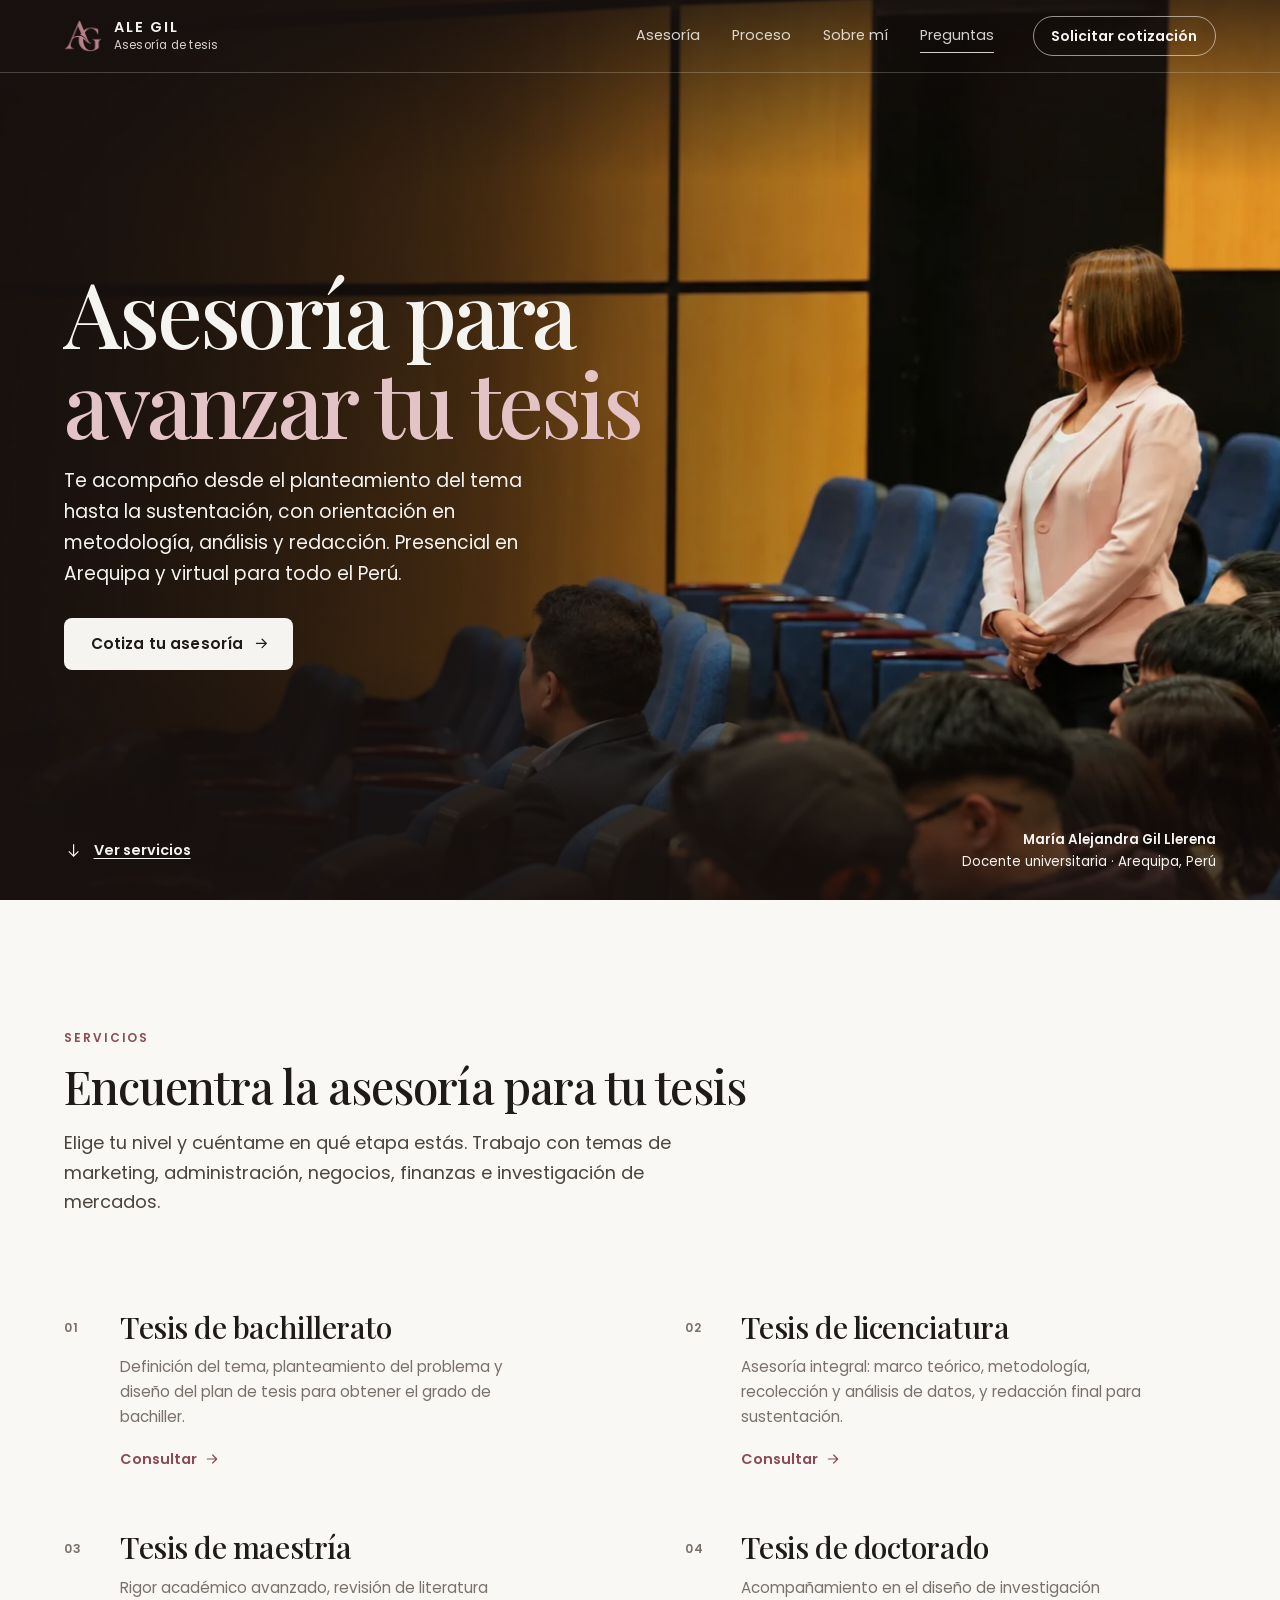
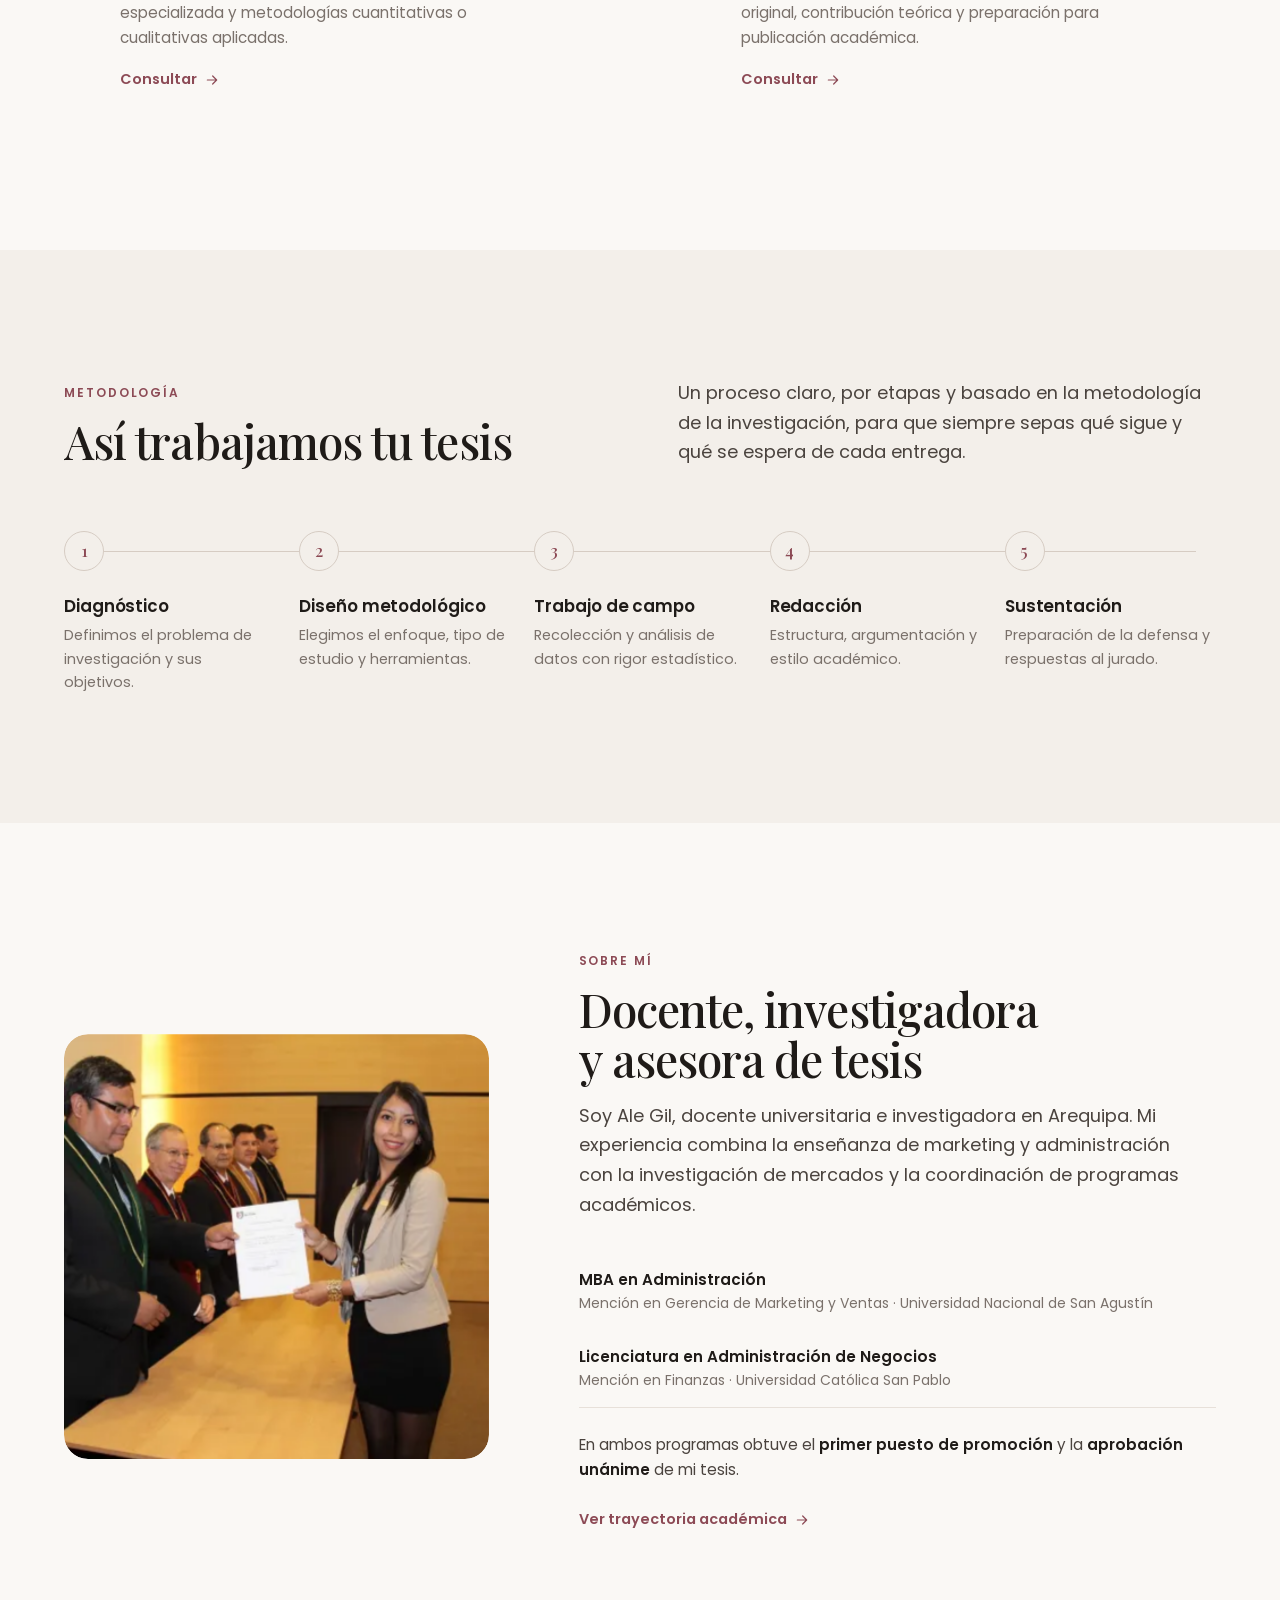
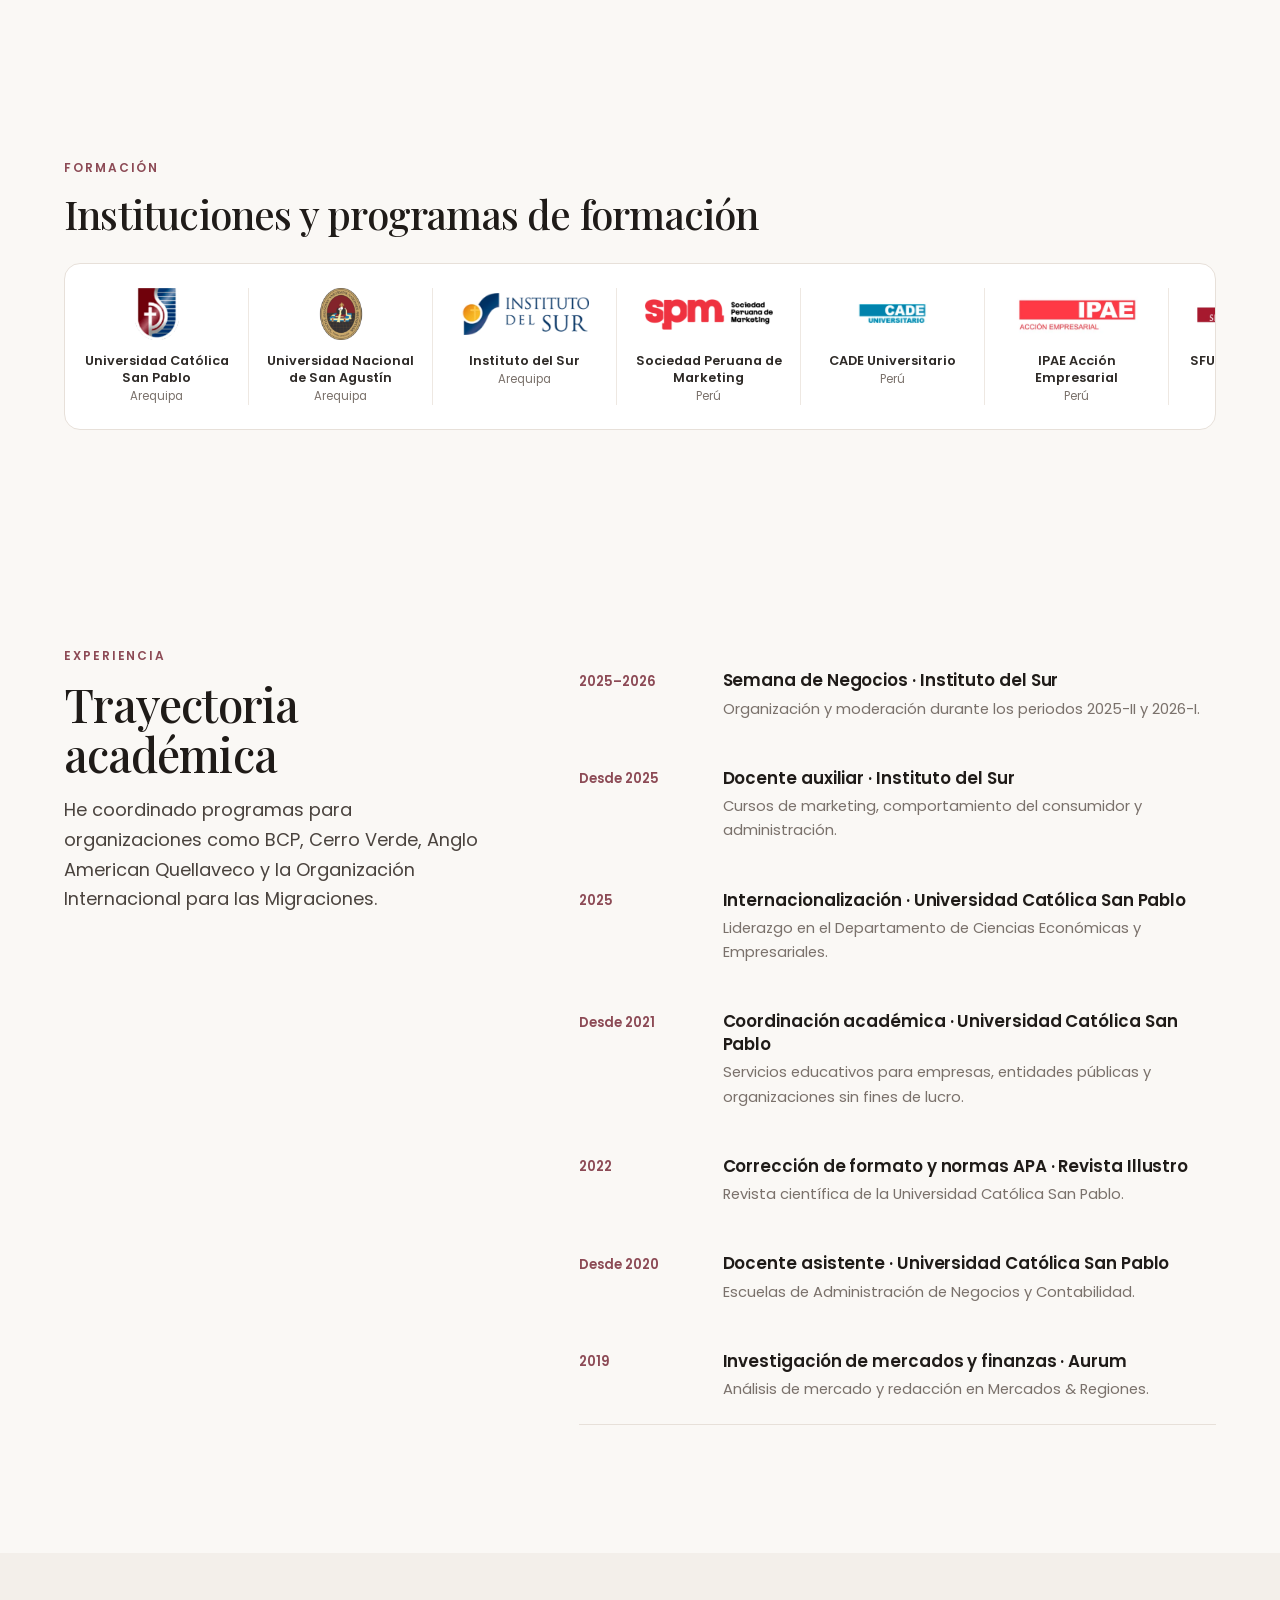
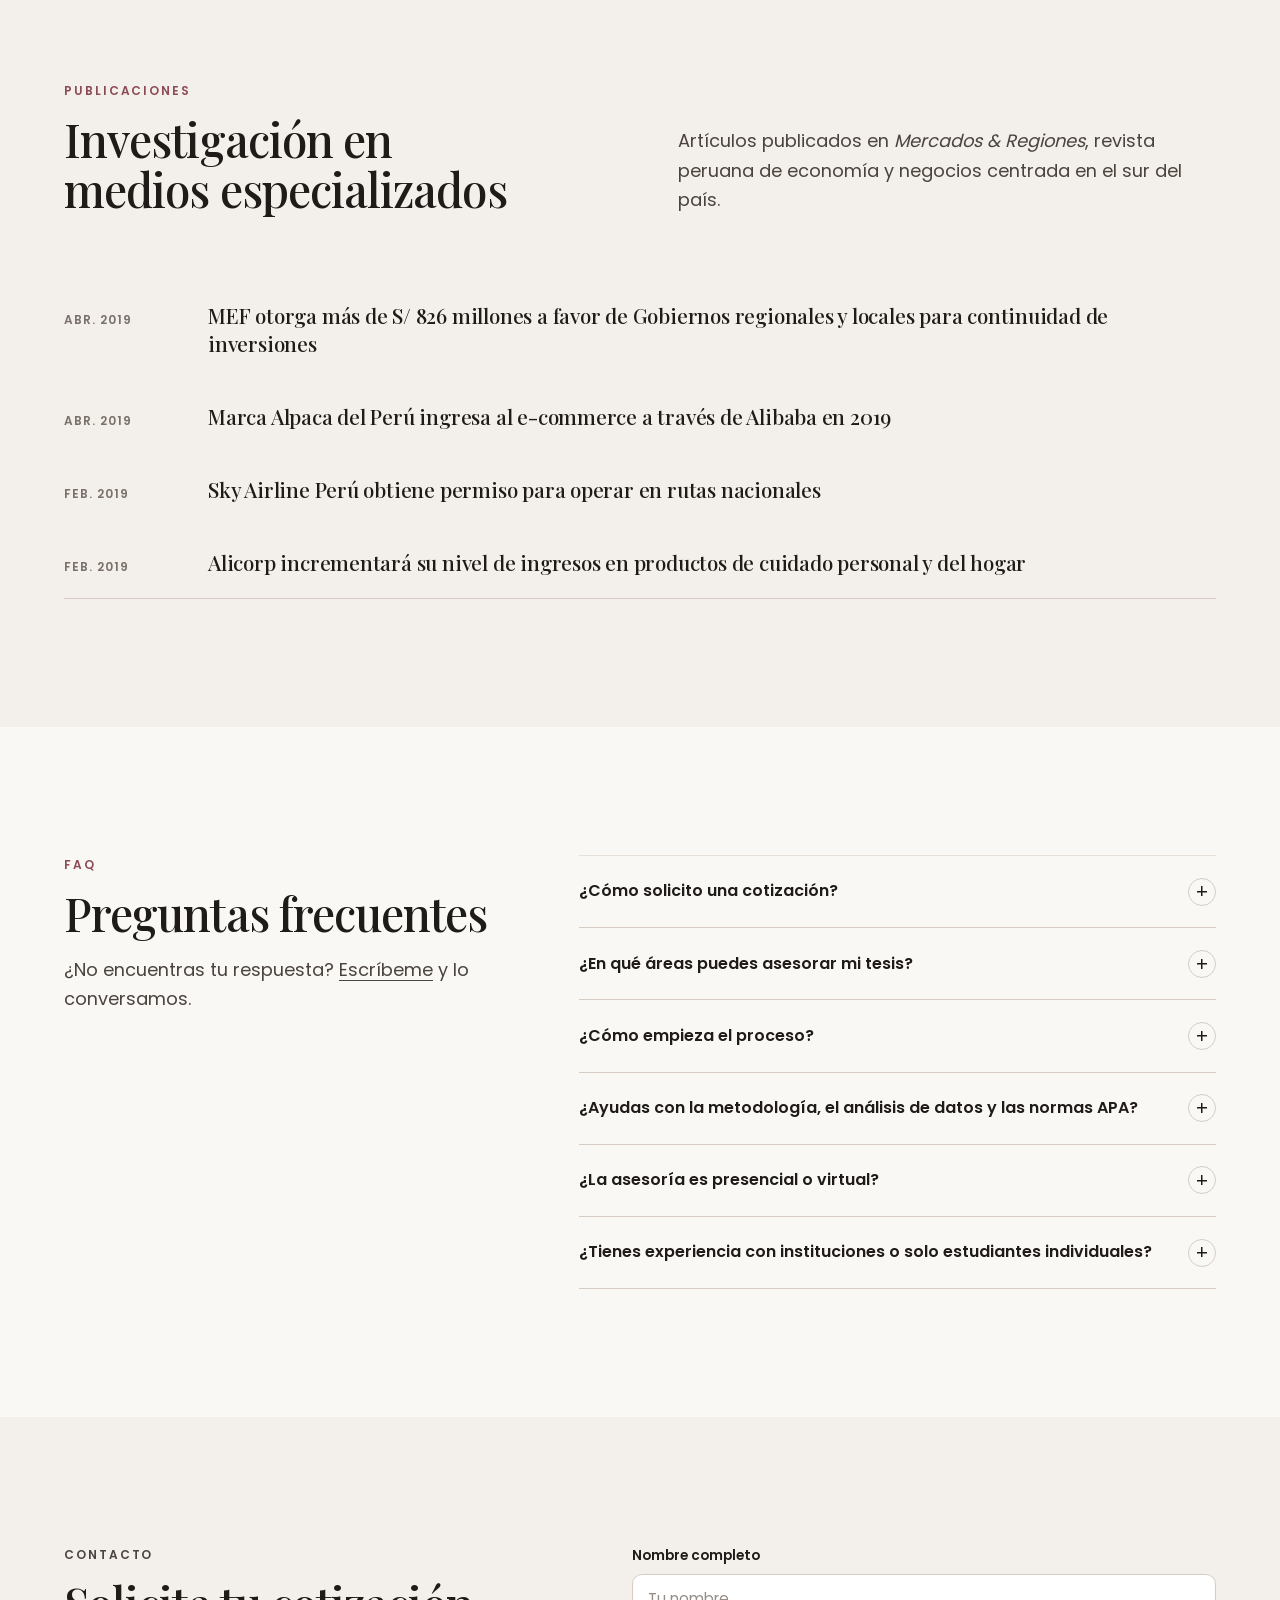
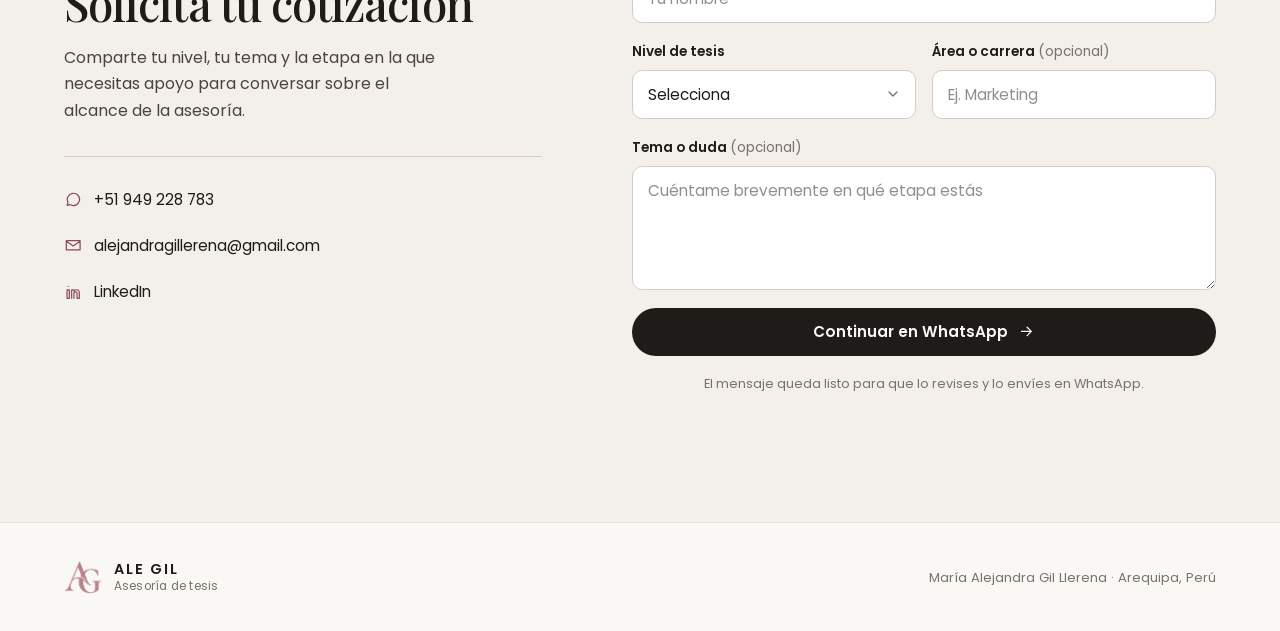
==== index.html @ 77829d62 "Landing de asesoría de tesis: rediseño, animaciones y SEO - Diseño minimalista con hero original, se" ====
<!doctype html>
<html lang="es-PE">
<head>
<meta charset="UTF-8">
<meta name="viewport" content="width=device-width, initial-scale=1.0">
<title>Asesoría de Tesis en Arequipa y Online | Ale Gil</title>
<meta name="description" content="Asesoría de tesis de bachillerato, licenciatura, maestría y doctorado en Arequipa y online: metodología, análisis de datos, redacción y sustentación.">
<meta name="author" content="María Alejandra Gil Llerena">
<meta name="robots" content="index, follow, max-image-preview:large, max-snippet:-1">
<link rel="canonical" href="https://carlos-zeballos.github.io/AleGilAsesoriadetesis/">
<link rel="alternate" hreflang="es-PE" href="https://carlos-zeballos.github.io/AleGilAsesoriadetesis/">
<link rel="alternate" hreflang="x-default" href="https://carlos-zeballos.github.io/AleGilAsesoriadetesis/">
<!-- Google Search Console: pega aquí tu código de verificación (método "Etiqueta HTML") -->
<!-- <meta name="google-site-verification" content="TU_CODIGO_AQUI"> -->

<meta name="theme-color" content="#faf8f5" media="(prefers-color-scheme: light)">
<meta name="theme-color" content="#151312" media="(prefers-color-scheme: dark)">
<link rel="icon" href="favicon.png" type="image/png" sizes="32x32">
<link rel="apple-touch-icon" href="assets/seo/apple-touch-icon.png">
<link rel="manifest" href="site.webmanifest">

<meta property="og:type" content="website">
<meta property="og:site_name" content="Ale Gil · Asesoría de tesis">
<meta property="og:locale" content="es_PE">
<meta property="og:url" content="https://carlos-zeballos.github.io/AleGilAsesoriadetesis/">
<meta property="og:title" content="Asesoría de Tesis en Arequipa y Online | Ale Gil">
<meta property="og:description" content="Asesoría de tesis de bachillerato, licenciatura, maestría y doctorado en Arequipa y online: metodología, análisis de datos, redacción y sustentación.">
<meta property="og:image" content="https://carlos-zeballos.github.io/AleGilAsesoriadetesis/assets/seo/og-image.jpg">
<meta property="og:image:width" content="1200">
<meta property="og:image:height" content="630">
<meta property="og:image:alt" content="María Alejandra Gil Llerena en un auditorio universitario">
<meta name="twitter:card" content="summary_large_image">
<meta name="twitter:title" content="Asesoría de Tesis en Arequipa y Online | Ale Gil">
<meta name="twitter:description" content="Asesoría de tesis de bachillerato, licenciatura, maestría y doctorado en Arequipa y online: metodología, análisis de datos, redacción y sustentación.">
<meta name="twitter:image" content="https://carlos-zeballos.github.io/AleGilAsesoriadetesis/assets/seo/og-image.jpg">

<link rel="preload" href="assets/images/ale-gil-auditorio.webp" as="image" type="image/webp" fetchpriority="high">
<link rel="preload" href="assets/fonts/playfair-display.woff2" as="font" type="font/woff2" crossorigin>
<link rel="preload" href="assets/fonts/poppins-regular.woff2" as="font" type="font/woff2" crossorigin>

<script type="application/ld+json">
{
  "@context": "https://schema.org",
  "@graph": [
    {
      "@type": "WebSite",
      "@id": "https://carlos-zeballos.github.io/AleGilAsesoriadetesis/#web",
      "url": "https://carlos-zeballos.github.io/AleGilAsesoriadetesis/",
      "name": "Ale Gil · Asesoría de tesis",
      "inLanguage": "es-PE",
      "publisher": {
        "@id": "https://carlos-zeballos.github.io/AleGilAsesoriadetesis/#servicio"
      }
    },
    {
      "@type": "WebPage",
      "@id": "https://carlos-zeballos.github.io/AleGilAsesoriadetesis/#pagina",
      "url": "https://carlos-zeballos.github.io/AleGilAsesoriadetesis/",
      "name": "Asesoría de Tesis en Arequipa y Online | Ale Gil",
      "isPartOf": {
        "@id": "https://carlos-zeballos.github.io/AleGilAsesoriadetesis/#web"
      },
      "about": {
        "@id": "https://carlos-zeballos.github.io/AleGilAsesoriadetesis/#servicio"
      },
      "primaryImageOfPage": "https://carlos-zeballos.github.io/AleGilAsesoriadetesis/assets/seo/og-image.jpg",
      "inLanguage": "es-PE",
      "dateModified": "2026-11-25"
    },
    {
      "@type": "ProfessionalService",
      "@id": "https://carlos-zeballos.github.io/AleGilAsesoriadetesis/#servicio",
      "name": "Ale Gil · Asesoría de tesis",
      "url": "https://carlos-zeballos.github.io/AleGilAsesoriadetesis/",
      "description": "Asesoría de tesis de bachillerato, licenciatura, maestría y doctorado en Arequipa y online para todo el Perú: metodología de la investigación, análisis de datos, redacción académica y preparación de la sustentación.",
      "image": "https://carlos-zeballos.github.io/AleGilAsesoriadetesis/assets/seo/og-image.jpg",
      "logo": "https://carlos-zeballos.github.io/AleGilAsesoriadetesis/assets/seo/icon-192.png",
      "telephone": "+51949228783",
      "email": "alejandragillerena@gmail.com",
      "address": {
        "@type": "PostalAddress",
        "addressLocality": "Arequipa",
        "addressRegion": "Arequipa",
        "addressCountry": "PE"
      },
      "areaServed": [
        {
          "@type": "City",
          "name": "Arequipa"
        },
        {
          "@type": "Country",
          "name": "Perú"
        }
      ],
      "founder": {
        "@id": "https://carlos-zeballos.github.io/AleGilAsesoriadetesis/#ale-gil"
      },
      "employee": {
        "@id": "https://carlos-zeballos.github.io/AleGilAsesoriadetesis/#ale-gil"
      },
      "knowsLanguage": "es",
      "sameAs": [
        "https://www.linkedin.com/in/mar%C3%ADa-alejandra-gil-llerena"
      ],
      "contactPoint": {
        "@type": "ContactPoint",
        "contactType": "customer service",
        "telephone": "+51949228783",
        "availableLanguage": "es",
        "url": "https://wa.me/51949228783"
      },
      "hasOfferCatalog": {
        "@type": "OfferCatalog",
        "name": "Asesoría de tesis por nivel",
        "itemListElement": [
          {
            "@type": "Offer",
            "itemOffered": {
              "@type": "Service",
              "name": "Asesoría de tesis de bachillerato",
              "serviceType": "Asesoría de tesis",
              "description": "Definición del tema, planteamiento del problema y diseño del plan de tesis para obtener el grado de bachiller.",
              "provider": {
                "@id": "https://carlos-zeballos.github.io/AleGilAsesoriadetesis/#ale-gil"
              },
              "areaServed": "PE"
            }
          },
          {
            "@type": "Offer",
            "itemOffered": {
              "@type": "Service",
              "name": "Asesoría de tesis de licenciatura",
              "serviceType": "Asesoría de tesis",
              "description": "Asesoría integral: marco teórico, metodología, recolección y análisis de datos, y redacción final para sustentación.",
              "provider": {
                "@id": "https://carlos-zeballos.github.io/AleGilAsesoriadetesis/#ale-gil"
              },
              "areaServed": "PE"
            }
          },
          {
            "@type": "Offer",
            "itemOffered": {
              "@type": "Service",
              "name": "Asesoría de tesis de maestría",
              "serviceType": "Asesoría de tesis",
              "description": "Rigor académico avanzado, revisión de literatura especializada y metodologías cuantitativas o cualitativas aplicadas.",
              "provider": {
                "@id": "https://carlos-zeballos.github.io/AleGilAsesoriadetesis/#ale-gil"
              },
              "areaServed": "PE"
            }
          },
          {
            "@type": "Offer",
            "itemOffered": {
              "@type": "Service",
              "name": "Asesoría de tesis de doctorado",
              "serviceType": "Asesoría de tesis",
              "description": "Acompañamiento en el diseño de investigación original, contribución teórica y preparación para publicación académica.",
              "provider": {
                "@id": "https://carlos-zeballos.github.io/AleGilAsesoriadetesis/#ale-gil"
              },
              "areaServed": "PE"
            }
          }
        ]
      }
    },
    {
      "@type": "Person",
      "@id": "https://carlos-zeballos.github.io/AleGilAsesoriadetesis/#ale-gil",
      "name": "María Alejandra Gil Llerena",
      "alternateName": "Ale Gil",
      "jobTitle": "Docente universitaria e investigadora en Marketing",
      "image": "https://carlos-zeballos.github.io/AleGilAsesoriadetesis/assets/images/ale-gil-reconocimiento-1152.webp",
      "url": "https://carlos-zeballos.github.io/AleGilAsesoriadetesis/",
      "email": "mailto:alejandragillerena@gmail.com",
      "telephone": "+51949228783",
      "sameAs": [
        "https://www.linkedin.com/in/mar%C3%ADa-alejandra-gil-llerena"
      ],
      "address": {
        "@type": "PostalAddress",
        "addressLocality": "Arequipa",
        "addressRegion": "Arequipa",
        "addressCountry": "PE"
      },
      "alumniOf": [
        {
          "@type": "CollegeOrUniversity",
          "name": "Universidad Nacional de San Agustín de Arequipa"
        },
        {
          "@type": "CollegeOrUniversity",
          "name": "Universidad Católica San Pablo"
        }
      ],
      "hasCredential": [
        {
          "@type": "EducationalOccupationalCredential",
          "credentialCategory": "degree",
          "name": "MBA en Administración, mención en Gerencia de Marketing y Ventas"
        },
        {
          "@type": "EducationalOccupationalCredential",
          "credentialCategory": "degree",
          "name": "Licenciatura en Administración de Negocios, mención en Finanzas"
        }
      ],
      "knowsAbout": [
        "Asesoría de tesis",
        "Metodología de la investigación",
        "Investigación académica",
        "Análisis de datos",
        "Normas APA",
        "Marketing",
        "Administración de negocios",
        "Finanzas",
        "Investigación de mercados"
      ],
      "knowsLanguage": "es"
    },
    {
      "@type": "FAQPage",
      "@id": "https://carlos-zeballos.github.io/AleGilAsesoriadetesis/#faq",
      "mainEntity": [
        {
          "@type": "Question",
          "name": "¿Cómo solicito una cotización?",
          "acceptedAnswer": {
            "@type": "Answer",
            "text": "Indícame tu nivel de estudios, el tema y el avance de tu tesis por WhatsApp. Con esa información podemos definir el alcance y conversar sobre el costo."
          }
        },
        {
          "@type": "Question",
          "name": "¿En qué áreas puedes asesorar mi tesis?",
          "acceptedAnswer": {
            "@type": "Answer",
            "text": "Principalmente en marketing, administración, negocios, finanzas e investigación de mercados, para los cuatro niveles: bachillerato, licenciatura, maestría y doctorado."
          }
        },
        {
          "@type": "Question",
          "name": "¿Cómo empieza el proceso?",
          "acceptedAnswer": {
            "@type": "Answer",
            "text": "Escríbeme por WhatsApp o completa el formulario de contacto indicando tu nivel de tesis y tema. Te responderé para coordinar una primera conversación."
          }
        },
        {
          "@type": "Question",
          "name": "¿Ayudas con la metodología, el análisis de datos y las normas APA?",
          "acceptedAnswer": {
            "@type": "Answer",
            "text": "Sí. Acompaño el diseño metodológico, la recolección y el análisis de datos cuantitativos o cualitativos, y la revisión de formato, citas y referencias en normas APA."
          }
        },
        {
          "@type": "Question",
          "name": "¿La asesoría es presencial o virtual?",
          "acceptedAnswer": {
            "@type": "Answer",
            "text": "Trabajo de forma virtual y presencial en Arequipa, según la disponibilidad de cada estudiante."
          }
        },
        {
          "@type": "Question",
          "name": "¿Tienes experiencia con instituciones o solo estudiantes individuales?",
          "acceptedAnswer": {
            "@type": "Answer",
            "text": "He coordinado programas académicos para empresas y organismos públicos, además de mi experiencia como docente universitaria acompañando tesistas de forma individual."
          }
        }
      ]
    }
  ]
}
</script>
<link rel="stylesheet" href="css/styles.css">
<script>document.documentElement.classList.add("js");if(!matchMedia("(prefers-reduced-motion: reduce)").matches)document.documentElement.classList.add("motion")</script>
<script defer src="js/script.js"></script>
</head>
<body>
<a class="skip" href="#contenido">Ir al contenido</a>

<header class="nav on-hero" id="nav">
  <div class="progress" aria-hidden="true"></div>
  <div class="wrap nav-inner">
    <a class="brand" href="#inicio" aria-label="Ale Gil · Asesoría de tesis, inicio">
      <img src="assets/brand/ag-monograma.webp" width="160" height="134" alt="">
      <span class="brand-text">Ale Gil<small>Asesoría de tesis</small></span>
    </a>
    <button class="nav-toggle" type="button" aria-expanded="false" aria-controls="nav-menu">
      <span class="sr-only">Abrir menú</span>
      <svg aria-hidden="true" viewBox="0 0 24 24"><path class="l1" d="M4 8h16"/><path class="l2" d="M4 16h16"/></svg>
    </button>
    <div class="nav-menu" id="nav-menu">
      <nav aria-label="Navegación principal">
        <a href="#servicios">Asesoría</a>
        <a href="#proceso">Proceso</a>
        <a href="#sobre-mi">Sobre mí</a>
        <a href="#faq">Preguntas</a>
      </nav>
      <a class="btn btn-dark btn-sm" href="#contacto">Solicitar cotización</a>
    </div>
  </div>
</header>

<main id="contenido">

  <!-- HERO -->
  <section class="hero" id="inicio" aria-labelledby="hero-title">
    <img class="hero-image" src="assets/images/ale-gil-auditorio.webp" width="1672" height="941" alt="María Alejandra Gil Llerena en un auditorio durante un encuentro académico" fetchpriority="high">
    <div class="wrap hero-inner">
      <div class="hero-copy">
        <h1 id="hero-title">Asesoría para <em>avanzar tu tesis</em></h1>
        <p>Te acompaño desde el planteamiento del tema hasta la sustentación, con orientación en metodología, análisis y redacción. Presencial en Arequipa y virtual para todo el Perú.</p>
        <a class="btn btn-primary" href="https://wa.me/51949228783?text=Hola%20Ale%2C%20quisiera%20cotizar%20una%20asesor%C3%ADa%20de%20tesis.%20%C2%BFQu%C3%A9%20informaci%C3%B3n%20necesitas%20para%20orientarme%3F">Cotiza tu asesoría<svg aria-hidden="true" viewBox="0 0 24 24"><path d="M5 12h14m-6-6 6 6-6 6"/></svg></a>
      </div>
      <div class="hero-footer">
        <a class="hero-next" href="#servicios">
          <svg aria-hidden="true" viewBox="0 0 24 24"><path d="M12 4v15m-6-6 6 6 6-6"/></svg>
          Ver servicios
        </a>
        <p class="hero-credit"><strong>María Alejandra Gil Llerena</strong><span>Docente universitaria · Arequipa, Perú</span></p>
      </div>
    </div>
  </section>

  <!-- SERVICIOS -->
  <section class="section" id="servicios" aria-labelledby="servicios-title">
    <div class="wrap">
      <header class="section-head reveal-group">
        <p class="kicker">Servicios</p>
        <h2 id="servicios-title">Encuentra la asesoría para tu tesis</h2>
        <p class="lede">Elige tu nivel y cuéntame en qué etapa estás. Trabajo con temas de marketing, administración, negocios, finanzas e investigación de mercados.</p>
      </header>
      <div class="service-grid">
        <article class="service reveal">
          <span class="num">01</span>
          <h3>Tesis de bachillerato</h3>
          <p>Definición del tema, planteamiento del problema y diseño del plan de tesis para obtener el grado de bachiller.</p>
          <a class="link-arrow" href="https://wa.me/51949228783?text=Hola%20Ale%2C%20quiero%20informaci%C3%B3n%20sobre%20asesor%C3%ADa%20de%20tesis%20de%20bachillerato.">Consultar<span class="sr-only"> sobre bachillerato</span><svg aria-hidden="true" viewBox="0 0 24 24"><path d="M5 12h14m-6-6 6 6-6 6"/></svg></a>
        </article>
        <article class="service reveal">
          <span class="num">02</span>
          <h3>Tesis de licenciatura</h3>
          <p>Asesoría integral: marco teórico, metodología, recolección y análisis de datos, y redacción final para sustentación.</p>
          <a class="link-arrow" href="https://wa.me/51949228783?text=Hola%20Ale%2C%20quiero%20informaci%C3%B3n%20sobre%20asesor%C3%ADa%20de%20tesis%20de%20licenciatura.">Consultar<span class="sr-only"> sobre licenciatura</span><svg aria-hidden="true" viewBox="0 0 24 24"><path d="M5 12h14m-6-6 6 6-6 6"/></svg></a>
        </article>
        <article class="service reveal">
          <span class="num">03</span>
          <h3>Tesis de maestría</h3>
          <p>Rigor académico avanzado, revisión de literatura especializada y metodologías cuantitativas o cualitativas aplicadas.</p>
          <a class="link-arrow" href="https://wa.me/51949228783?text=Hola%20Ale%2C%20quiero%20informaci%C3%B3n%20sobre%20asesor%C3%ADa%20de%20tesis%20de%20maestr%C3%ADa.">Consultar<span class="sr-only"> sobre maestría</span><svg aria-hidden="true" viewBox="0 0 24 24"><path d="M5 12h14m-6-6 6 6-6 6"/></svg></a>
        </article>
        <article class="service reveal">
          <span class="num">04</span>
          <h3>Tesis de doctorado</h3>
          <p>Acompañamiento en el diseño de investigación original, contribución teórica y preparación para publicación académica.</p>
          <a class="link-arrow" href="https://wa.me/51949228783?text=Hola%20Ale%2C%20quiero%20informaci%C3%B3n%20sobre%20asesor%C3%ADa%20de%20tesis%20de%20doctorado.">Consultar<span class="sr-only"> sobre doctorado</span><svg aria-hidden="true" viewBox="0 0 24 24"><path d="M5 12h14m-6-6 6 6-6 6"/></svg></a>
        </article>
      </div>
    </div>
  </section>

  <!-- PROCESO -->
  <section class="section section-tint" id="proceso" aria-labelledby="proceso-title">
    <div class="wrap">
      <header class="section-head section-head-row reveal-group">
        <div>
          <p class="kicker">Metodología</p>
          <h2 id="proceso-title">Así trabajamos tu tesis</h2>
        </div>
        <p class="lede">Un proceso claro, por etapas y basado en la metodología de la investigación, para que siempre sepas qué sigue y qué se espera de cada entrega.</p>
      </header>
      <ol class="steps reveal-steps">
        <li class="reveal"><span class="step-num" aria-hidden="true">1</span><h3>Diagnóstico</h3><p>Definimos el problema de investigación y sus objetivos.</p></li>
        <li class="reveal"><span class="step-num" aria-hidden="true">2</span><h3>Diseño metodológico</h3><p>Elegimos el enfoque, tipo de estudio y herramientas.</p></li>
        <li class="reveal"><span class="step-num" aria-hidden="true">3</span><h3>Trabajo de campo</h3><p>Recolección y análisis de datos con rigor estadístico.</p></li>
        <li class="reveal"><span class="step-num" aria-hidden="true">4</span><h3>Redacción</h3><p>Estructura, argumentación y estilo académico.</p></li>
        <li class="reveal"><span class="step-num" aria-hidden="true">5</span><h3>Sustentación</h3><p>Preparación de la defensa y respuestas al jurado.</p></li>
      </ol>
    </div>
  </section>

  <!-- SOBRE MÍ -->
  <section class="section" id="sobre-mi" aria-labelledby="sobre-title">
    <div class="wrap about-grid">
      <figure class="about-media reveal-img">
        <img src="assets/images/ale-gil-reconocimiento-640.webp" srcset="assets/images/ale-gil-reconocimiento-640.webp 640w, assets/images/ale-gil-reconocimiento-1152.webp 1152w" sizes="(max-width: 52rem) 92vw, 36vw" width="1152" height="768" alt="Ale Gil recibe un reconocimiento durante una ceremonia académica" loading="lazy" decoding="async">
      </figure>
      <div class="about-copy reveal-group">
        <p class="kicker">Sobre mí</p>
        <h2 id="sobre-title">Docente, investigadora y asesora de tesis</h2>
        <p class="lede">Soy Ale Gil, docente universitaria e investigadora en Arequipa. Mi experiencia combina la enseñanza de marketing y administración con la investigación de mercados y la coordinación de programas académicos.</p>
        <ul class="credentials" id="educacion">
          <li class="reveal">
            <div><strong>MBA en Administración</strong><span>Mención en Gerencia de Marketing y Ventas · Universidad Nacional de San Agustín</span></div>
          </li>
          <li class="reveal">
            <div><strong>Licenciatura en Administración de Negocios</strong><span>Mención en Finanzas · Universidad Católica San Pablo</span></div>
          </li>
        </ul>
        <p class="note">En ambos programas obtuve el <strong>primer puesto de promoción</strong> y la <strong>aprobación unánime</strong> de mi tesis.</p>
        <a class="link-arrow" href="#trayectoria">Ver trayectoria académica<svg aria-hidden="true" viewBox="0 0 24 24"><path d="M5 12h14m-6-6 6 6-6 6"/></svg></a>
      </div>
    </div>
  </section>

  <!-- INSTITUCIONES -->
  <section class="training" id="formacion" aria-labelledby="formacion-titulo">
    <div class="wrap">
      <header class="training-head reveal-group">
        <p class="kicker">Formación</p>
        <h2 id="formacion-titulo">Instituciones y programas de formación</h2>
      </header>
      <div class="training-window reveal" id="formacion-carrusel">
        <ul class="training-list" role="list">
        <li><img src="assets/logos/ucsp.webp" alt="Logo de Universidad Católica San Pablo" width="128" height="48" loading="lazy" decoding="async"><span>Universidad Católica San Pablo<small>Arequipa</small></span></li>
        <li><img src="assets/logos/unsa.webp" alt="Logo de Universidad Nacional de San Agustín" width="128" height="48" loading="lazy" decoding="async"><span>Universidad Nacional de San Agustín<small>Arequipa</small></span></li>
        <li><img src="assets/logos/isur.webp" alt="Logo de Instituto del Sur" width="128" height="48" loading="lazy" decoding="async"><span>Instituto del Sur<small>Arequipa</small></span></li>
        <li><img src="assets/logos/spm.webp" alt="Logo de Sociedad Peruana de Marketing" width="128" height="48" loading="lazy" decoding="async"><span>Sociedad Peruana de Marketing<small>Perú</small></span></li>
        <li><img src="assets/logos/cade.webp" alt="Logo de CADE Universitario" width="128" height="48" loading="lazy" decoding="async"><span>CADE Universitario<small>Perú</small></span></li>
        <li><img src="assets/logos/ipae.webp" alt="Logo de IPAE Acción Empresarial" width="128" height="48" loading="lazy" decoding="async"><span>IPAE Acción Empresarial<small>Perú</small></span></li>
        <li><img src="assets/logos/beedie.webp" alt="Logo de SFU Beedie School of Business" width="128" height="48" loading="lazy" decoding="async"><span>SFU Beedie School of Business<small>Canadá</small></span></li>
        <li><img src="assets/logos/handong.webp" alt="Logo de Handong Global University" width="128" height="48" loading="lazy" decoding="async"><span>Handong Global University<small>Corea del Sur</small></span></li>
        <li><img src="assets/logos/bcp.svg" alt="Logo de Banco de Crédito del Perú" width="128" height="48" loading="lazy" decoding="async"><span>Banco de Crédito del Perú<small>Perú</small></span></li>
        <li><img src="assets/logos/ipma.webp" alt="Logo de IPMA Perú" width="128" height="48" loading="lazy" decoding="async"><span>IPMA Perú<small>Perú</small></span></li>
        <li><img src="assets/logos/approlog.webp" alt="Logo de APPROLOG" width="128" height="48" loading="lazy" decoding="async"><span>APPROLOG<small>Perú</small></span></li>
        </ul>
      </div>
    </div>
  </section>

  <!-- TRAYECTORIA -->
  <section class="section" id="trayectoria" aria-labelledby="trayectoria-title">
    <div class="wrap split">
      <header class="split-aside reveal-group">
        <p class="kicker">Experiencia</p>
        <h2 id="trayectoria-title">Trayectoria académica</h2>
        <p class="lede">He coordinado programas para organizaciones como BCP, Cerro Verde, Anglo American Quellaveco y la Organización Internacional para las Migraciones.</p>
      </header>
      <ol class="timeline">
        <li class="reveal"><time>2025–2026</time><div><h3>Semana de Negocios · Instituto del Sur</h3><p>Organización y moderación durante los periodos 2025-II y 2026-I.</p></div></li>
        <li class="reveal"><time>Desde 2025</time><div><h3>Docente auxiliar · Instituto del Sur</h3><p>Cursos de marketing, comportamiento del consumidor y administración.</p></div></li>
        <li class="reveal"><time>2025</time><div><h3>Internacionalización · Universidad Católica San Pablo</h3><p>Liderazgo en el Departamento de Ciencias Económicas y Empresariales.</p></div></li>
        <li class="reveal"><time>Desde 2021</time><div><h3>Coordinación académica · Universidad Católica San Pablo</h3><p>Servicios educativos para empresas, entidades públicas y organizaciones sin fines de lucro.</p></div></li>
        <li class="reveal"><time>2022</time><div><h3>Corrección de formato y normas APA · Revista Illustro</h3><p>Revista científica de la Universidad Católica San Pablo.</p></div></li>
        <li class="reveal"><time>Desde 2020</time><div><h3>Docente asistente · Universidad Católica San Pablo</h3><p>Escuelas de Administración de Negocios y Contabilidad.</p></div></li>
        <li class="reveal"><time>2019</time><div><h3>Investigación de mercados y finanzas · Aurum</h3><p>Análisis de mercado y redacción en Mercados &amp; Regiones.</p></div></li>
      </ol>
    </div>
  </section>

  <!-- PUBLICACIONES -->
  <section class="section section-tint" id="publicaciones" aria-labelledby="pub-title">
    <div class="wrap">
      <header class="section-head section-head-row reveal-group">
        <div>
          <p class="kicker">Publicaciones</p>
          <h2 id="pub-title">Investigación en medios especializados</h2>
        </div>
        <p class="lede">Artículos publicados en <em>Mercados &amp; Regiones</em>, revista peruana de economía y negocios centrada en el sur del país.</p>
      </header>
      <ul class="pub-list">
        <li class="reveal"><span class="date">Abr. 2019</span><h3>MEF otorga más de S/ 826 millones a favor de Gobiernos regionales y locales para continuidad de inversiones</h3></li>
        <li class="reveal"><span class="date">Abr. 2019</span><h3>Marca Alpaca del Perú ingresa al e-commerce a través de Alibaba en 2019</h3></li>
        <li class="reveal"><span class="date">Feb. 2019</span><h3>Sky Airline Perú obtiene permiso para operar en rutas nacionales</h3></li>
        <li class="reveal"><span class="date">Feb. 2019</span><h3>Alicorp incrementará su nivel de ingresos en productos de cuidado personal y del hogar</h3></li>
      </ul>
    </div>
  </section>

  <!-- FAQ -->
  <section class="section" id="faq" aria-labelledby="faq-title">
    <div class="wrap split">
      <header class="split-aside reveal-group">
        <p class="kicker">FAQ</p>
        <h2 id="faq-title">Preguntas frecuentes</h2>
        <p class="lede">¿No encuentras tu respuesta? <a href="#contacto">Escríbeme</a> y lo conversamos.</p>
      </header>
      <div class="faq">
        <details class="reveal"><summary>¿Cómo solicito una cotización?</summary><p>Indícame tu nivel de estudios, el tema y el avance de tu tesis por WhatsApp. Con esa información podemos definir el alcance y conversar sobre el costo.</p></details>
        <details class="reveal"><summary>¿En qué áreas puedes asesorar mi tesis?</summary><p>Principalmente en marketing, administración, negocios, finanzas e investigación de mercados, para los cuatro niveles: bachillerato, licenciatura, maestría y doctorado.</p></details>
        <details class="reveal"><summary>¿Cómo empieza el proceso?</summary><p>Escríbeme por WhatsApp o completa el formulario de contacto indicando tu nivel de tesis y tema. Te responderé para coordinar una primera conversación.</p></details>
        <details class="reveal"><summary>¿Ayudas con la metodología, el análisis de datos y las normas APA?</summary><p>Sí. Acompaño el diseño metodológico, la recolección y el análisis de datos cuantitativos o cualitativos, y la revisión de formato, citas y referencias en normas APA.</p></details>
        <details class="reveal"><summary>¿La asesoría es presencial o virtual?</summary><p>Trabajo de forma virtual y presencial en Arequipa, según la disponibilidad de cada estudiante.</p></details>
        <details class="reveal"><summary>¿Tienes experiencia con instituciones o solo estudiantes individuales?</summary><p>He coordinado programas académicos para empresas y organismos públicos, además de mi experiencia como docente universitaria acompañando tesistas de forma individual.</p></details>
      </div>
    </div>
  </section>

  <!-- CONTACTO -->
  <section class="section contact" id="contacto" aria-labelledby="contacto-title">
    <div class="wrap contact-grid">
      <div class="contact-info reveal-group">
        <p class="kicker kicker-light">Contacto</p>
        <h2 id="contacto-title">Solicita tu cotización</h2>
        <p>Comparte tu nivel, tu tema y la etapa en la que necesitas apoyo para conversar sobre el alcance de la asesoría.</p>
        <ul class="contact-list">
          <li><a href="https://wa.me/51949228783">
            <svg aria-hidden="true" viewBox="0 0 24 24"><path d="M4 20l1.3-3.9A8 8 0 1 1 8 19l-4 1Z"/></svg>
            +51 949 228 783</a></li>
          <li><a href="mailto:alejandragillerena@gmail.com">
            <svg aria-hidden="true" viewBox="0 0 24 24"><path d="M3 6h18v12H3zM3 7l9 6 9-6"/></svg>
            alejandragillerena@gmail.com</a></li>
          <li><a href="https://www.linkedin.com/in/mar%C3%ADa-alejandra-gil-llerena">
            <svg aria-hidden="true" viewBox="0 0 24 24"><path d="M4 9h3v11H4zM5.5 4.5v.01M10 20v-11h3v1.5c.7-1 1.8-1.7 3.2-1.7 2.3 0 3.8 1.4 3.8 4.4V20h-3v-6.2c0-1.4-.6-2.2-1.8-2.2-1.3 0-2.2.9-2.2 2.4v6"/></svg>
            LinkedIn</a></li>
        </ul>
      </div>
      <form id="thesisForm" class="contact-form reveal" action="https://wa.me/51949228783">
        <div class="field">
          <label for="fname">Nombre completo</label>
          <input id="fname" autocomplete="name" required maxlength="120" placeholder="Tu nombre">
        </div>
        <div class="field-row">
          <div class="field">
            <label for="flevel">Nivel de tesis</label>
            <select id="flevel" required>
              <option value="">Selecciona</option>
              <option>Bachillerato</option>
              <option>Licenciatura</option>
              <option>Maestría</option>
              <option>Doctorado</option>
            </select>
          </div>
          <div class="field">
            <label for="farea">Área o carrera <span>(opcional)</span></label>
            <input id="farea" maxlength="120" placeholder="Ej. Marketing">
          </div>
        </div>
        <div class="field">
          <label for="fmsg">Tema o duda <span>(opcional)</span></label>
          <textarea id="fmsg" rows="4" maxlength="800" placeholder="Cuéntame brevemente en qué etapa estás"></textarea>
        </div>
        <button class="btn btn-dark btn-block" type="submit">
          Continuar en WhatsApp
          <svg aria-hidden="true" viewBox="0 0 24 24"><path d="M5 12h14m-6-6 6 6-6 6"/></svg>
        </button>
        <p class="form-note">El mensaje queda listo para que lo revises y lo envíes en WhatsApp.</p>
      </form>
    </div>
  </section>

</main>

<footer class="footer">
  <div class="wrap footer-inner">
    <a class="brand" href="#inicio" aria-label="Ale Gil · Asesoría de tesis, inicio">
      <img src="assets/brand/ag-monograma.webp" width="160" height="134" alt="" loading="lazy" decoding="async">
      <span class="brand-text">Ale Gil<small>Asesoría de tesis</small></span>
    </a>
    <p>María Alejandra Gil Llerena · Arequipa, Perú</p>
  </div>
</footer>

<a class="wa-float" href="https://wa.me/51949228783?text=Hola%20Ale%2C%20quisiera%20cotizar%20una%20asesor%C3%ADa%20de%20tesis." aria-label="Escribir por WhatsApp">
  <svg aria-hidden="true" viewBox="0 0 24 24"><path fill="currentColor" d="M12.04 2a9.9 9.9 0 0 0-8.5 15l-1.4 5 5.2-1.4A9.9 9.9 0 1 0 12.04 2Zm5.8 14.1c-.25.7-1.45 1.33-2 1.4-.52.08-1.17.1-1.88-.12-.43-.14-.99-.32-1.7-.63-3-1.3-4.95-4.3-5.1-4.5-.15-.2-1.22-1.62-1.22-3.1 0-1.47.77-2.2 1.05-2.5.27-.3.6-.37.8-.37h.57c.18 0 .43-.07.67.5.25.6.85 2.07.92 2.22.08.15.13.33.03.53-.1.2-.15.32-.3.5-.15.17-.31.38-.45.51-.15.15-.3.31-.13.6.17.3.77 1.27 1.65 2.05 1.13 1 2.09 1.32 2.39 1.47.3.15.47.12.65-.07.17-.2.75-.87.95-1.17.2-.3.4-.25.67-.15.27.1 1.74.82 2.04.97.3.15.5.22.57.35.07.12.07.72-.18 1.42Z"/></svg>
</a>
</body>
</html>
---- css/styles.css ----
/* ==========================================================================
   Ale Gil · Asesoría de tesis
   Sistema visual minimalista: papel cálido, tinta profunda, un solo acento.
   ========================================================================== */

@font-face {
  font-family: "Playfair Display";
  src: url("../assets/fonts/playfair-display.woff2") format("woff2");
  font-style: normal;
  font-weight: 500;
  font-display: swap;
}
@font-face {
  font-family: "Playfair Display";
  src: url("../assets/fonts/playfair-display-italic.woff2") format("woff2");
  font-style: italic;
  font-weight: 500;
  font-display: swap;
}
@font-face {
  font-family: Poppins;
  src: url("../assets/fonts/poppins-regular.woff2") format("woff2");
  font-style: normal;
  font-weight: 400;
  font-display: swap;
}
@font-face {
  font-family: Poppins;
  src: url("../assets/fonts/poppins-semibold.woff2") format("woff2");
  font-style: normal;
  font-weight: 600;
  font-display: swap;
}

/* ---------- Tokens ---------- */
:root {
  color-scheme: light dark;

  --paper: #faf8f5;
  --surface: #ffffff;
  --tint: #f3efea;
  --ink: #1f1b18;
  --ink-2: #4a433e;
  --muted: #7a716b;
  --line: #e7e0d9;
  --line-strong: #d6ccc3;
  --accent: #8c4a55;          /* rosa vino: un solo acento */
  --accent-soft: #f4e7e8;
  --on-dark: #faf8f5;
  --dark: #1f1b18;
  --logo-chip: transparent;

  --serif: "Playfair Display", Georgia, "Times New Roman", serif;
  --sans: Poppins, system-ui, -apple-system, "Segoe UI", sans-serif;

  --radius-sm: .625rem;
  --radius: 1rem;
  --radius-lg: 1.5rem;
  --shadow: 0 1px 2px rgb(31 27 24 / .04), 0 8px 24px -12px rgb(31 27 24 / .12);
  --shadow-lg: 0 2px 4px rgb(31 27 24 / .04), 0 24px 48px -24px rgb(31 27 24 / .22);

  --gutter: clamp(1.25rem, 5vw, 3rem);
  --max: 72rem;
  --section: clamp(4.5rem, 10vw, 8.5rem);
  --ease: cubic-bezier(.2, .7, .2, 1);

  font-family: var(--sans);
  color: var(--ink);
  background: var(--paper);
}

@media (prefers-color-scheme: dark) {
  :root {
    --paper: #151312;
    --surface: #1d1a18;
    --tint: #1a1716;
    --ink: #f2ede8;
    --ink-2: #d2cac3;
    --muted: #a29891;
    --line: #2c2724;
    --line-strong: #3b3431;
    --accent: #e2b0b6;
    --accent-soft: #2c2023;
    --dark: #f2ede8;
    --on-dark: #151312;
    --logo-chip: #f2ede8;
    --shadow: 0 1px 2px rgb(0 0 0 / .3), 0 8px 24px -12px rgb(0 0 0 / .5);
    --shadow-lg: 0 24px 48px -24px rgb(0 0 0 / .6);
  }
}

/* ---------- Base ---------- */
*, *::before, *::after { box-sizing: border-box; }
html { scroll-behavior: smooth; scroll-padding-top: 5rem; -webkit-text-size-adjust: 100%; }
@media (prefers-reduced-motion: reduce) { html { scroll-behavior: auto; } }
body {
  margin: 0;
  font-size: 1rem;
  line-height: 1.65;
  background: var(--paper);
  -webkit-font-smoothing: antialiased;
  text-rendering: optimizeLegibility;
}
::selection { background: var(--accent-soft); color: var(--ink); }
:focus-visible { outline: 2px solid var(--accent); outline-offset: 3px; border-radius: 4px; }
img { display: block; max-width: 100%; height: auto; }
figure { margin: 0; }
a { color: inherit; text-underline-offset: .22em; text-decoration-thickness: 1px; }
button, input, select, textarea { font: inherit; color: inherit; }
button { cursor: pointer; }
p { margin: 0 0 1rem; }
h1, h2, h3 { margin: 0; font-weight: 500; }
h1, h2 { font-family: var(--serif); letter-spacing: -.02em; line-height: 1.08; text-wrap: balance; }
h2 { font-size: clamp(2rem, 3.6vw, 3rem); margin-bottom: 1rem; }
h3 { font-size: 1.05rem; font-weight: 600; line-height: 1.35; letter-spacing: -.005em; }
em { font-style: italic; }

.wrap { width: min(100% - 2 * var(--gutter), var(--max)); margin-inline: auto; }
.section { padding-block: var(--section); }
.section-tint { background: var(--tint); }
.lede { font-size: clamp(1rem, 1.4vw, 1.125rem); color: var(--ink-2); max-width: 56ch; }
.kicker {
  margin-bottom: .9rem;
  font-size: .75rem;
  font-weight: 600;
  letter-spacing: .16em;
  text-transform: uppercase;
  color: var(--accent);
}
.sr-only, .skip:not(:focus) {
  position: absolute;
  width: 1px;
  height: 1px;
  clip-path: inset(50%);
  overflow: hidden;
  white-space: nowrap;
}
.skip:focus { position: fixed; z-index: 50; top: .75rem; left: .75rem; padding: .75rem 1rem; border-radius: var(--radius-sm); background: var(--surface); box-shadow: var(--shadow); }

/* ---------- Botones y enlaces ---------- */
.btn {
  display: inline-flex;
  align-items: center;
  justify-content: center;
  gap: .6rem;
  min-height: 3rem;
  padding: .75rem 1.4rem;
  border: 1px solid transparent;
  border-radius: 999px;
  font-size: .95rem;
  font-weight: 600;
  line-height: 1;
  text-decoration: none;
  transition: background-color .2s var(--ease), color .2s var(--ease), border-color .2s var(--ease), transform .2s var(--ease), box-shadow .2s var(--ease);
}
.btn svg { width: 1.05rem; height: 1.05rem; fill: none; stroke: currentColor; stroke-width: 1.8; stroke-linecap: round; stroke-linejoin: round; transition: transform .2s var(--ease); }
.btn:hover svg { transform: translateX(3px); }
.btn-dark { background: var(--dark); color: var(--on-dark); }
.btn-dark:hover { background: var(--accent); color: #fff; box-shadow: var(--shadow); }
.btn-ghost { border-color: var(--line-strong); color: var(--ink); }
.btn-ghost:hover { border-color: var(--ink); }
.btn-sm { min-height: 2.5rem; padding: .55rem 1.1rem; font-size: .875rem; }
.btn-block { width: 100%; }
@media (prefers-color-scheme: dark) { .btn-dark:hover { color: #151312; } }

.link-arrow {
  display: inline-flex;
  align-items: center;
  gap: .45rem;
  min-height: 44px;
  font-size: .9rem;
  font-weight: 600;
  color: var(--accent);
  text-decoration: none;
}
.link-arrow svg { width: 1rem; height: 1rem; fill: none; stroke: currentColor; stroke-width: 1.8; stroke-linecap: round; stroke-linejoin: round; transition: transform .2s var(--ease); }
.link-arrow:hover svg { transform: translateX(4px); }

/* ---------- Navegación ---------- */
.nav {
  position: fixed;
  inset: 0 0 auto;
  z-index: 20;
  border-bottom: 1px solid transparent;
  transition: background-color .3s var(--ease), border-color .3s var(--ease), color .3s var(--ease);
}
.nav.is-scrolled {
  background: color-mix(in srgb, var(--paper) 86%, transparent);
  backdrop-filter: saturate(1.4) blur(14px);
  -webkit-backdrop-filter: saturate(1.4) blur(14px);
  border-bottom-color: var(--line);
}
/* Sobre el hero: texto claro, como el diseño original */
.nav.on-hero { color: #f6f4f1; border-bottom-color: rgb(246 244 241 / .22); }
.nav.on-hero.is-dim {
  background: rgb(24 17 15 / .55);
  backdrop-filter: saturate(1.3) blur(14px);
  -webkit-backdrop-filter: saturate(1.3) blur(14px);
  border-bottom-color: rgb(246 244 241 / .12);
}
.nav.on-hero .brand-text small, .nav.on-hero .nav-menu nav a { color: rgb(246 244 241 / .85); }
.nav.on-hero .nav-menu nav a:hover { color: #fff; }
.nav.on-hero .btn-dark { background: transparent; color: #f6f4f1; border-color: rgb(246 244 241 / .58); }
.nav.on-hero .btn-dark:hover { background: rgb(246 244 241 / .14); box-shadow: none; }
.nav.on-hero .nav-toggle { background: transparent; border-color: rgb(246 244 241 / .4); }
.nav.on-hero :focus-visible { outline-color: #f6f4f1; }
.nav-inner { display: flex; align-items: center; justify-content: space-between; gap: 1.5rem; min-height: 4.5rem; }
.brand { display: inline-flex; align-items: center; gap: .7rem; min-height: 44px; text-decoration: none; white-space: nowrap; }
.brand img { width: 2.4rem; }
.brand-text { display: grid; gap: .3rem; font-size: .9rem; font-weight: 600; letter-spacing: .14em; line-height: 1; text-transform: uppercase; }
.brand-text small { font-size: .74rem; font-weight: 400; letter-spacing: .02em; text-transform: none; color: var(--muted); }
.nav-menu { display: flex; align-items: center; gap: clamp(1.25rem, 3vw, 2.5rem); }
.nav-menu nav { display: flex; gap: clamp(1rem, 2.5vw, 2rem); }
.nav-menu nav a {
  position: relative;
  padding-block: .5rem;
  font-size: .9rem;
  color: var(--ink-2);
  text-decoration: none;
  transition: color .2s var(--ease);
}
.nav-menu nav a::after {
  content: "";
  position: absolute;
  inset: auto 0 .2rem;
  height: 1px;
  background: currentColor;
  transform: scaleX(0);
  transform-origin: left;
  transition: transform .25s var(--ease);
}
.nav-menu nav a:hover, .nav-menu nav a[aria-current="true"] { color: var(--ink); }
.nav-menu nav a:hover::after, .nav-menu nav a[aria-current="true"]::after { transform: scaleX(1); }
.nav-toggle { display: none; width: 2.75rem; height: 2.75rem; place-items: center; border: 1px solid var(--line); border-radius: 999px; background: var(--surface); }
.nav-toggle svg { width: 1.2rem; fill: none; stroke: currentColor; stroke-width: 1.6; stroke-linecap: round; overflow: visible; }
.nav-toggle path { transform-box: view-box; transform-origin: 12px 12px; transition: transform .25s var(--ease); }
.nav-toggle[aria-expanded="true"] .l1 { transform: translateY(4px) rotate(45deg); }
.nav-toggle[aria-expanded="true"] .l2 { transform: translateY(-4px) rotate(-45deg); }

/* ---------- Hero (diseño original) ---------- */
.hero {
  position: relative;
  isolation: isolate;
  display: grid;
  min-height: 100vh;
  min-height: 100svh;
  overflow: hidden;
  background: #201814;
  color: #f6f4f1;
}
.hero-image, .hero::before { position: absolute; inset: 0; width: 100%; height: 100%; }
.hero-image { object-fit: cover; object-position: 67% 50%; z-index: -2; }
.hero::before {
  content: "";
  z-index: -1;
  background:
    linear-gradient(0deg, rgb(24 17 15 / .84), transparent 27%, transparent 80%, rgb(24 17 15 / .75)),
    linear-gradient(90deg, rgb(24 17 15 / .92), rgb(24 17 15 / .7) 38%, rgb(24 17 15 / .13) 70%, transparent);
}
.hero :focus-visible { outline-color: #f6f4f1; }
.hero-inner {
  display: grid;
  grid-template-rows: 1fr auto;
  gap: clamp(1.5rem, 4vh, 3.5rem);
  padding-top: clamp(7rem, 16vh, 12rem);
  padding-bottom: clamp(1rem, 3vh, 2rem);
}
.hero-copy { align-self: center; }
.hero h1 { font-size: clamp(3.3rem, 7vw, 6rem); line-height: 1; letter-spacing: -.035em; margin-bottom: 1.25rem; text-wrap: initial; }
.hero h1 em { display: block; font-style: normal; color: #e4c3c6; font-weight: inherit; }
.hero-copy > p { font-size: clamp(1rem, 2vw, 1.17rem); max-width: 41ch; margin-bottom: 1.75rem; }
.hero-footer { display: flex; align-items: end; justify-content: space-between; gap: 1rem; }
.hero-next { flex-shrink: 0; white-space: nowrap; display: inline-flex; align-items: center; gap: .65rem; min-height: 44px; font-size: .9rem; font-weight: 600; }
.hero-next svg { width: 1.2rem; fill: none; stroke: currentColor; stroke-width: 1.5; }
.hero-credit { margin: 0; text-align: right; font-size: .83rem; }
.hero-credit span { display: block; }
.btn-primary {
  min-height: 3.25rem;
  padding-inline: 1.6rem 1.4rem;
  border-radius: .5rem;
  background: #f6f4f1;
  color: #1f1b18;
  letter-spacing: .01em;
}
.btn-primary:hover { background: #fff; box-shadow: 0 10px 30px -12px rgb(0 0 0 / .5); }

/* ---------- Encabezados de sección ---------- */
.section-head { margin-bottom: clamp(2.5rem, 5vw, 4rem); max-width: 44rem; }
.section-head > :last-child { margin-bottom: 0; }
.section-head-row {
  display: grid;
  grid-template-columns: minmax(0, 1fr) minmax(0, 1fr);
  align-items: end;
  gap: 1.5rem clamp(2rem, 6vw, 5rem);
  max-width: none;
}
.section-head-row h2 { margin-bottom: 0; }

/* ---------- Servicios ---------- */
.service-grid { display: grid; grid-template-columns: repeat(2, minmax(0, 1fr)); gap: 0 clamp(2rem, 7vw, 6rem); }
.service {
  display: grid;
  grid-template-columns: 2.5rem minmax(0, 1fr);
  column-gap: 1rem;
  padding-block: 1.75rem 1.25rem;
  border-top: 1px solid var(--line);
}
.service > * { grid-column: 2; }
.num { grid-column: 1; grid-row: 1; padding-top: .55rem; font-size: .75rem; font-weight: 600; letter-spacing: .1em; color: var(--muted); }
.service h3 { font: 500 clamp(1.5rem, 2.4vw, 1.9rem)/1.15 var(--serif); letter-spacing: -.015em; margin-bottom: .6rem; }
.service p { font-size: .95rem; color: var(--muted); margin-bottom: .5rem; max-width: 46ch; }
.service .link-arrow { justify-self: start; }

/* ---------- Proceso ---------- */
.steps {
  list-style: none;
  margin: 0;
  padding: 0;
  display: grid;
  grid-template-columns: repeat(5, minmax(0, 1fr));
  gap: 1.5rem;
  counter-reset: step;
  position: relative;
}
.steps::before {
  content: "";
  position: absolute;
  top: 1.25rem;
  left: 1.25rem;
  right: 1.25rem;
  height: 1px;
  background: var(--line-strong);
}
.steps li { position: relative; }
.step-num {
  position: relative;
  display: grid;
  place-items: center;
  width: 2.5rem;
  height: 2.5rem;
  margin-bottom: 1.5rem;
  border: 1px solid var(--line-strong);
  border-radius: 50%;
  background: var(--tint);
  font-family: var(--serif);
  font-size: 1.05rem;
  color: var(--accent);
}
.steps h3 { margin-bottom: .4rem; }
.steps p { margin: 0; font-size: .9rem; color: var(--muted); max-width: 26ch; }

/* ---------- Sobre mí ---------- */
.about-grid { display: grid; grid-template-columns: minmax(0, .8fr) minmax(0, 1.2fr); align-items: center; gap: clamp(2.5rem, 7vw, 6.5rem); }
.about-media img {
  width: 100%;
  aspect-ratio: 1 / 1;
  object-fit: cover;
  object-position: 72% 50%;
  border-radius: var(--radius-lg);
}
.credentials { list-style: none; padding: 0; margin: 2rem 0 1.5rem; }
.credentials li { padding-block: .9rem; border-top: 1px solid var(--line); }
.credentials li:last-child { border-bottom: 1px solid var(--line); }
.credentials strong { display: block; font-weight: 600; font-size: .95rem; }
.credentials span { display: block; font-size: .87rem; color: var(--muted); }
.note { color: var(--ink-2); font-size: .95rem; }
.note strong { font-weight: 600; color: var(--ink); }

/* ---------- Logos (carrusel original con descripción) ---------- */
.training { padding-block: clamp(3.5rem, 7vw, 5.5rem); }
.training-head { margin-bottom: 1.75rem; }
.training-head h2 { margin-bottom: 0; font-size: clamp(1.75rem, 3.2vw, 2.5rem); }
.training-window {
  position: relative;
  overflow: hidden;
  border: 1px solid var(--line);
  border-radius: var(--radius);
  background: #fff;
  color: #2e2a27;
}
.training-list {
  display: flex;
  width: max-content;
  list-style: none;
  margin: 0;
  padding: 1.5rem 0;
  animation: marquee 60s linear infinite;
}
.training-window:hover .training-list,
.training-window:focus-within .training-list { animation-play-state: paused; }
.training-list li {
  display: grid;
  grid-template-rows: 3.25rem auto;
  justify-items: center;
  align-content: start;
  gap: .7rem;
  width: 11.5rem;
  padding: 0 1rem;
  text-align: center;
  font-size: .8rem;
  font-weight: 600;
  line-height: 1.35;
}
.training-list li { border-right: 1px solid #eee8e2; }
.training-list img { width: 8rem; height: 3.25rem; object-fit: contain; }
.training-list small { display: block; margin-top: .2rem; color: #7a716b; font-size: .72rem; font-weight: 400; }
@keyframes marquee { to { transform: translateX(-50%); } }
@media (prefers-reduced-motion: reduce) {
  .training-list { animation: none; flex-wrap: wrap; justify-content: center; width: auto; row-gap: 1.75rem; }
  .training-list li { border-right: 0; }
  .training-list [aria-hidden="true"] { display: none; }
}

/* ---------- Split (trayectoria / FAQ) ---------- */
.split { display: grid; grid-template-columns: minmax(0, .8fr) minmax(0, 1.2fr); gap: clamp(2.5rem, 7vw, 6.5rem); align-items: start; }
.split-aside { position: sticky; top: 7rem; }

.timeline { list-style: none; margin: 0; padding: 0; }
.timeline li {
  display: grid;
  grid-template-columns: 7.5rem minmax(0, 1fr);
  gap: 1.5rem;
  padding-block: 1.4rem;
  border-top: 1px solid var(--line);
}
.timeline li:last-child { border-bottom: 1px solid var(--line); }
.timeline time { padding-top: .1rem; font-size: .82rem; font-weight: 600; color: var(--accent); font-variant-numeric: tabular-nums; }
.timeline h3 { margin-bottom: .3rem; }
.timeline p { margin: 0; font-size: .92rem; color: var(--muted); }

/* ---------- Publicaciones ---------- */
.pub-list { list-style: none; margin: 0; padding: 0; }
.pub-list li {
  display: grid;
  grid-template-columns: 7.5rem minmax(0, 1fr);
  gap: .5rem 1.5rem;
  align-items: baseline;
  padding-block: 1.35rem;
  border-top: 1px solid var(--line-strong);
}
.pub-list li:last-child { border-bottom: 1px solid var(--line-strong); }
.date { font-size: .75rem; font-weight: 600; letter-spacing: .08em; text-transform: uppercase; color: var(--muted); }
.pub-list h3 { font: 500 clamp(1.1rem, 1.8vw, 1.3rem)/1.35 var(--serif); letter-spacing: -.01em; }

/* ---------- FAQ ---------- */
.faq details { border-bottom: 1px solid var(--line); }
.faq details:first-child { border-top: 1px solid var(--line); }
.faq summary {
  display: flex;
  align-items: center;
  justify-content: space-between;
  gap: 1.5rem;
  padding: 1.35rem 0;
  font-weight: 600;
  cursor: pointer;
  list-style: none;
}
.faq summary::-webkit-details-marker { display: none; }
.faq summary::after {
  content: "";
  flex: 0 0 auto;
  width: 1.75rem;
  height: 1.75rem;
  border: 1px solid var(--line-strong);
  border-radius: 50%;
  background:
    linear-gradient(currentColor, currentColor) center / .65rem 1.5px no-repeat,
    linear-gradient(currentColor, currentColor) center / 1.5px .65rem no-repeat;
  transition: transform .25s var(--ease), background-color .25s var(--ease);
}
.faq details[open] summary::after { transform: rotate(45deg); }
.faq summary:hover::after { background-color: var(--accent-soft); }
.faq details p { margin: 0; padding: 0 3rem 1.5rem 0; color: var(--muted); }

/* ---------- Contacto ---------- */
.contact { background: var(--tint); }
.contact-grid {
  display: grid;
  grid-template-columns: minmax(0, .9fr) minmax(0, 1.1fr);
  gap: clamp(2.5rem, 7vw, 6.5rem);
  align-items: start;
}
.contact-info > p { color: var(--ink-2); max-width: 38ch; }
.contact-list { list-style: none; margin: 2rem 0 0; padding: 1.25rem 0 0; display: grid; gap: .15rem; border-top: 1px solid var(--line-strong); }
.contact-list a {
  display: inline-flex;
  align-items: center;
  gap: .75rem;
  min-height: 44px;
  font-size: .95rem;
  text-decoration: none;
  overflow-wrap: anywhere;
}
.contact-list a:hover { color: var(--accent); }
.contact-list svg { flex: 0 0 auto; width: 1.15rem; height: 1.15rem; fill: none; stroke: var(--accent); stroke-width: 1.6; stroke-linecap: round; stroke-linejoin: round; }

.contact-form { display: grid; gap: 1.1rem; }
.field { display: grid; gap: .4rem; }
.field-row { display: grid; grid-template-columns: 1fr 1fr; gap: 1rem; }
.field label { font-size: .85rem; font-weight: 600; }
.field label span { font-weight: 400; color: var(--muted); }
input, select, textarea {
  width: 100%;
  min-width: 0;
  min-height: 3rem;
  padding: .7rem .95rem;
  border: 1px solid var(--line-strong);
  border-radius: var(--radius-sm);
  background: var(--surface);
  color: var(--ink);
  font-size: .95rem;
  transition: border-color .2s var(--ease), box-shadow .2s var(--ease), background-color .2s var(--ease);
}
input::placeholder, textarea::placeholder { color: var(--muted); opacity: .8; }
input:hover, select:hover, textarea:hover { border-color: var(--muted); }
input:focus, select:focus, textarea:focus { outline: none; border-color: var(--accent); background: var(--surface); box-shadow: 0 0 0 4px var(--accent-soft); }
select {
  appearance: none;
  padding-right: 2.5rem;
  background-image: url("data:image/svg+xml,%3Csvg xmlns='http://www.w3.org/2000/svg' viewBox='0 0 24 24' fill='none' stroke='%237a716b' stroke-width='2' stroke-linecap='round' stroke-linejoin='round'%3E%3Cpath d='m6 9 6 6 6-6'/%3E%3C/svg%3E");
  background-repeat: no-repeat;
  background-position: right .85rem center;
  background-size: 1rem;
}
textarea { resize: vertical; min-height: 7rem; }
.form-note { margin: 0; font-size: .8rem; color: var(--muted); text-align: center; }

/* ---------- Footer ---------- */
.footer { border-top: 1px solid var(--line); }
.footer-inner { display: flex; align-items: center; justify-content: space-between; gap: 1rem; flex-wrap: wrap; padding-block: 2rem; }
.footer-inner p { margin: 0; font-size: .82rem; color: var(--muted); }

/* ---------- WhatsApp flotante ---------- */
.wa-float {
  position: fixed;
  right: clamp(1rem, 3vw, 1.75rem);
  bottom: clamp(1rem, 3vw, 1.75rem);
  z-index: 30;
  display: grid;
  place-items: center;
  width: 3.4rem;
  height: 3.4rem;
  border-radius: 50%;
  background: #1f8f4e;
  color: #fff;
  box-shadow: 0 10px 30px -8px rgb(0 0 0 / .35);
  opacity: 0;
  transform: translateY(12px) scale(.9);
  pointer-events: none;
  transition: opacity .3s var(--ease), transform .3s var(--ease);
}
.wa-float.is-visible { opacity: 1; transform: none; pointer-events: auto; }
.wa-float:hover { transform: scale(1.06); }
.wa-float svg { width: 1.6rem; height: 1.6rem; }

/* ==========================================================================
   Animaciones ligadas al scroll
   Solo se activan con la clase .motion (JS activo y sin "reducir movimiento").
   ========================================================================== */
:root { --ease-out: cubic-bezier(.16, 1, .3, 1); }

/* Barra de progreso de lectura */
.progress {
  position: absolute;
  inset: 0 0 auto;
  height: 2px;
  background: var(--accent);
  transform: scaleX(0);
  transform-origin: left;
  pointer-events: none;
}
.nav.on-hero .progress { background: #e4c3c6; }

/* Hero: entrada al cargar */
@keyframes rise { from { opacity: 0; transform: translateY(28px); } to { opacity: 1; transform: none; } }
@keyframes fade { from { opacity: 0; } to { opacity: 1; } }
.motion .hero-image { animation: fade 1.6s var(--ease-out) both; transform: scale(1.08); will-change: transform; }
.motion .hero-copy { will-change: transform, opacity; }
.motion .hero h1,
.motion .hero h1 em,
.motion .hero-copy > p,
.motion .hero-copy > .btn { animation: rise 1.2s var(--ease-out) both; }
.motion .hero h1 { animation-delay: .15s; }
.motion .hero h1 em { animation-delay: .32s; }
.motion .hero-copy > p { animation-delay: .5s; }
.motion .hero-copy > .btn { animation-delay: .65s; }
.motion .hero-footer { animation: fade 1.2s .9s var(--ease-out) both; }
.motion .nav { animation: fade 1s .1s var(--ease-out) both; }

/* Elementos sueltos: suben y aparecen */
.motion .reveal {
  opacity: 0;
  transform: translateY(24px);
  transition: opacity 1s var(--ease-out), transform 1s var(--ease-out);
  transition-delay: calc(var(--i, 0) * 90ms);
}
.motion .reveal.is-in { opacity: 1; transform: none; }

/* Grupos (etiqueta, título, párrafo): escalonados con un leve desenfoque */
.motion .reveal-group > * {
  opacity: 0;
  transform: translateY(22px);
  filter: blur(6px);
  transition: opacity 1.1s var(--ease-out), transform 1.1s var(--ease-out), filter 1.1s var(--ease-out);
  transition-delay: calc(var(--i, 0) * 110ms);
}
.motion .reveal-group.is-in > * { opacity: 1; transform: none; filter: none; }
.motion .reveal-group .kicker { letter-spacing: .32em; transition-property: opacity, transform, filter, letter-spacing; }
.motion .reveal-group.is-in .kicker { letter-spacing: .16em; }

/* Líneas divisorias que se dibujan */
.motion :is(.service, .timeline li, .pub-list li, .credentials li).reveal { position: relative; border-top-color: transparent; }
.motion :is(.service, .timeline li, .pub-list li, .credentials li).reveal::before {
  content: "";
  position: absolute;
  inset: -1px 0 auto;
  height: 1px;
  background: var(--line-strong);
  transform: scaleX(0);
  transform-origin: left;
  transition: transform 1.4s var(--ease-out);
  transition-delay: calc(var(--i, 0) * 90ms);
}
.motion .faq details.reveal { position: relative; border-color: transparent; }
.motion .faq details.reveal::after {
  content: "";
  position: absolute;
  inset: auto 0 -1px;
  height: 1px;
  background: var(--line-strong);
  transform: scaleX(0);
  transform-origin: left;
  transition: transform 1.4s var(--ease-out);
  transition-delay: calc(var(--i, 0) * 90ms + 150ms);
}
.motion .faq details.reveal:first-child { border-top-color: var(--line); }
.motion .reveal.is-in::before, .motion .faq details.reveal.is-in::after { transform: scaleX(1); }

/* Proceso: la línea se traza y los pasos aparecen en secuencia */
.motion .reveal-steps::before { transform: scaleX(0); transform-origin: left; transition: transform 1.8s var(--ease-out) .1s; }
.motion .reveal-steps.is-in::before { transform: scaleX(1); }
.motion .reveal-steps .step-num { opacity: 0; transform: scale(.4); transition: opacity .8s var(--ease-out), transform .8s var(--ease-out); }
.motion .reveal-steps :is(h3, p) { opacity: 0; transform: translateY(14px); transition: opacity 1s var(--ease-out), transform 1s var(--ease-out); }
.motion .reveal-steps li .step-num { transition-delay: calc(var(--i, 0) * 220ms + 200ms); }
.motion .reveal-steps li :is(h3, p) { transition-delay: calc(var(--i, 0) * 220ms + 320ms); }
.motion .reveal-steps.is-in :is(.step-num, h3, p) { opacity: 1; transform: none; }
.motion .reveal-steps li.reveal { opacity: 1; transform: none; }

/* Imagen: se revela con una máscara y se mueve con parallax */
.about-media { overflow: hidden; border-radius: var(--radius-lg); }
.motion .reveal-img {
  clip-path: inset(18% 8% 18% 8% round var(--radius-lg));
  transition: clip-path 1.5s var(--ease-out);
}
.motion .reveal-img.is-in { clip-path: inset(0 0 0 0 round var(--radius-lg)); }
.motion .reveal-img img { transform: translate3d(0, var(--py, 0px), 0) scale(1.14); will-change: transform; }

/* ---------- Responsive ---------- */
@media (max-width: 64rem) {
  .steps { grid-template-columns: repeat(3, minmax(0, 1fr)); row-gap: 2.5rem; }
  .steps::before { display: none; }
}

@media (max-width: 52rem) {
  .nav-toggle { display: grid; }
  .nav-menu {
    position: absolute;
    top: 100%;
    left: 0;
    right: 0;
    display: grid;
    gap: 1rem;
    padding: .5rem var(--gutter) 1.5rem;
    background: var(--paper);
    border-bottom: 1px solid var(--line);
    box-shadow: var(--shadow);
    opacity: 0;
    visibility: hidden;
    transform: translateY(-8px);
    transition: opacity .2s var(--ease), transform .2s var(--ease), visibility .2s;
  }
  .nav-menu.is-open { opacity: 1; visibility: visible; transform: none; }
  .nav-menu nav { display: grid; gap: 0; }
  .nav-menu nav a { padding-block: .85rem; font-size: 1rem; border-bottom: 1px solid var(--line); }
  .nav-menu nav a::after { display: none; }
  .nav-menu .btn { width: 100%; min-height: 3rem; }

  .about-grid, .split, .section-head-row, .contact-grid, .service-grid { grid-template-columns: minmax(0, 1fr); }
  .hero-image { object-position: 88% center; }
  .hero::before {
    background: linear-gradient(180deg, rgb(24 17 15 / .82), transparent 21%, rgb(24 17 15 / .1) 31%, rgb(24 17 15 / .9) 58%, rgb(24 17 15 / .98));
  }
  .hero-inner { padding-top: max(7rem, 37svh); }
  .hero-copy { align-self: end; }
  .hero h1 { font-size: clamp(2.65rem, 10vw, 4.65rem); }
  .hero-credit { font-size: .72rem; }
  .about-media img { aspect-ratio: 3 / 2; object-position: 60% 50%; }
  .split-aside { position: static; }
}

@media (max-width: 36rem) {
  .brand-text small { display: none; }
  .pub-list li { grid-template-columns: minmax(0, 1fr); }
  .steps { grid-template-columns: minmax(0, 1fr); row-gap: 0; }
  .steps li { display: grid; grid-template-columns: 2.5rem minmax(0, 1fr); column-gap: 1rem; padding-bottom: 1.5rem; }
  .steps li:not(:last-child)::after { content: ""; position: absolute; left: 1.25rem; top: 2.5rem; bottom: 0; width: 1px; background: var(--line-strong); }
  .motion .reveal-steps li::after { transform: scaleY(0); transform-origin: top; transition: transform 1s var(--ease-out); transition-delay: calc(var(--i, 0) * 220ms + 450ms); }
  .motion .reveal-steps.is-in li::after { transform: none; }
  .step-num { grid-row: span 2; margin: 0; }
  .timeline li { grid-template-columns: minmax(0, 1fr); gap: .35rem; }
  .field-row { grid-template-columns: minmax(0, 1fr); }
  .faq details p { padding-right: 0; }
}
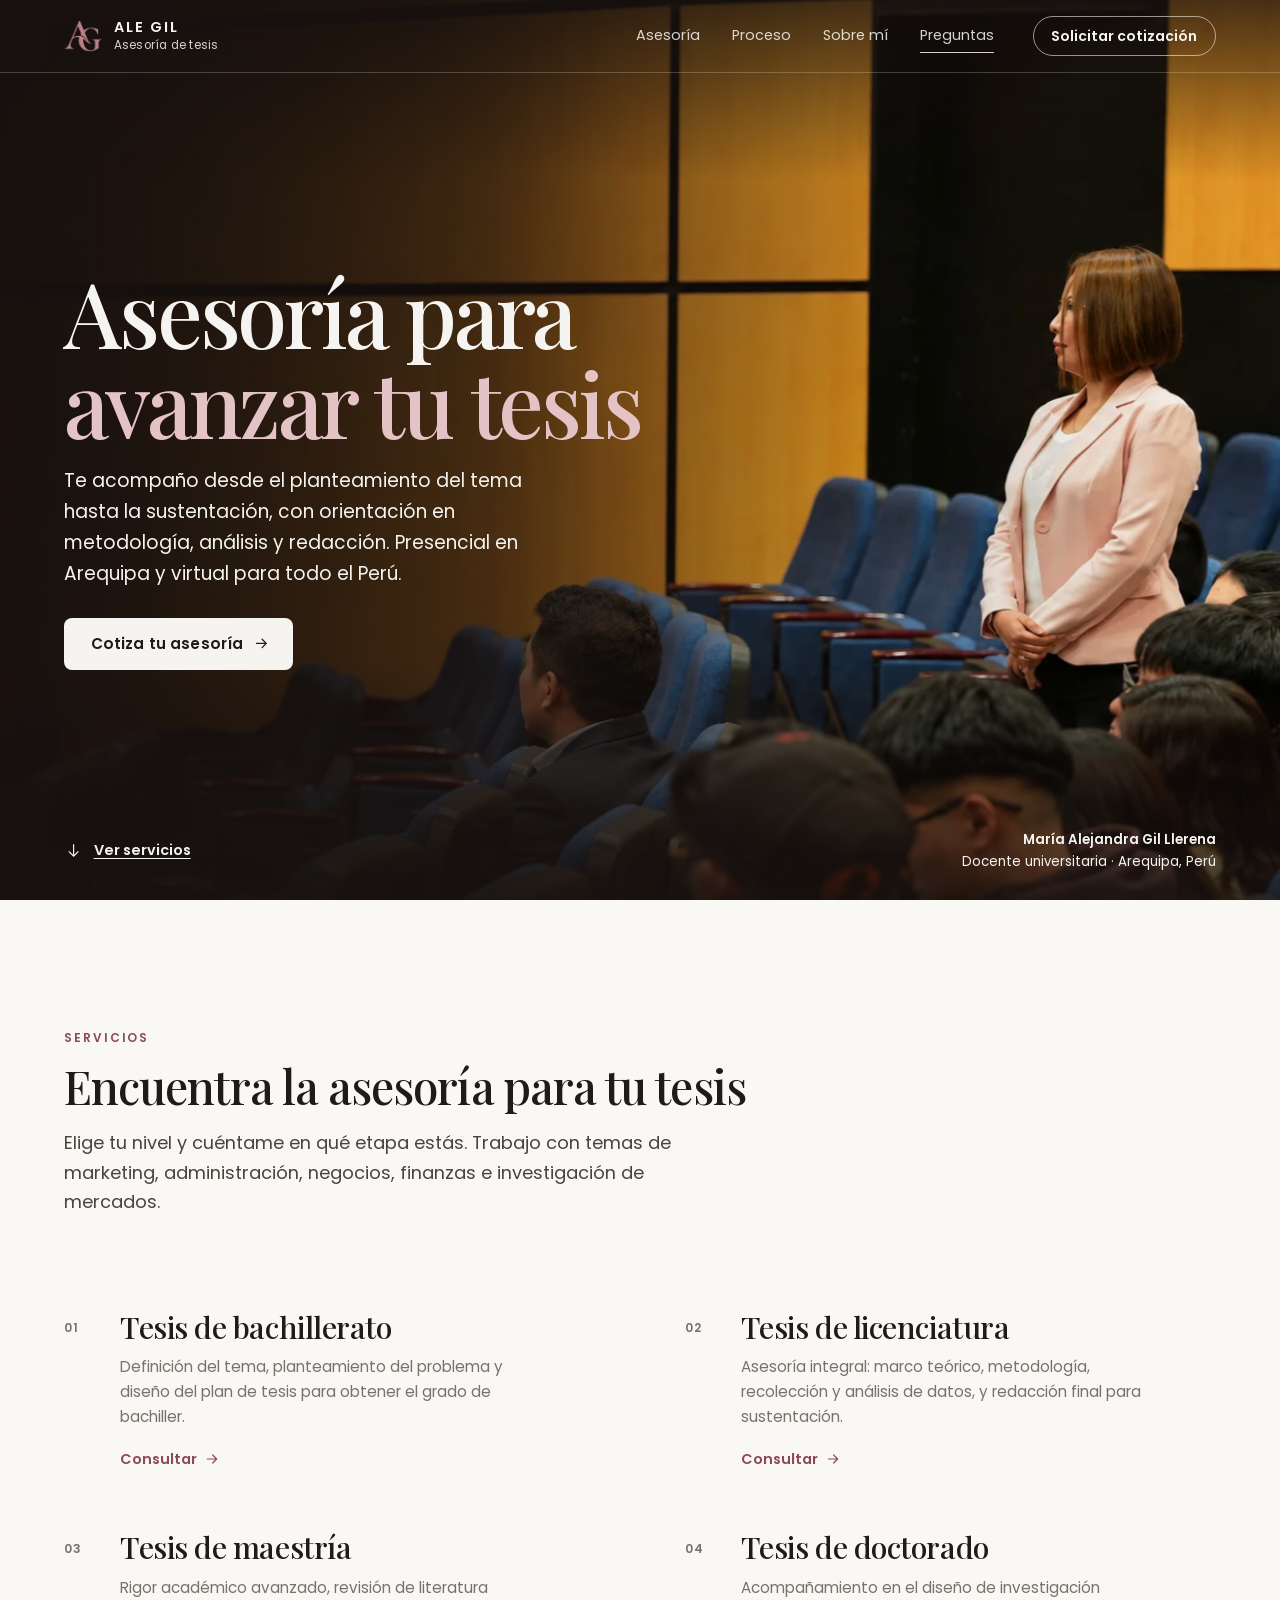
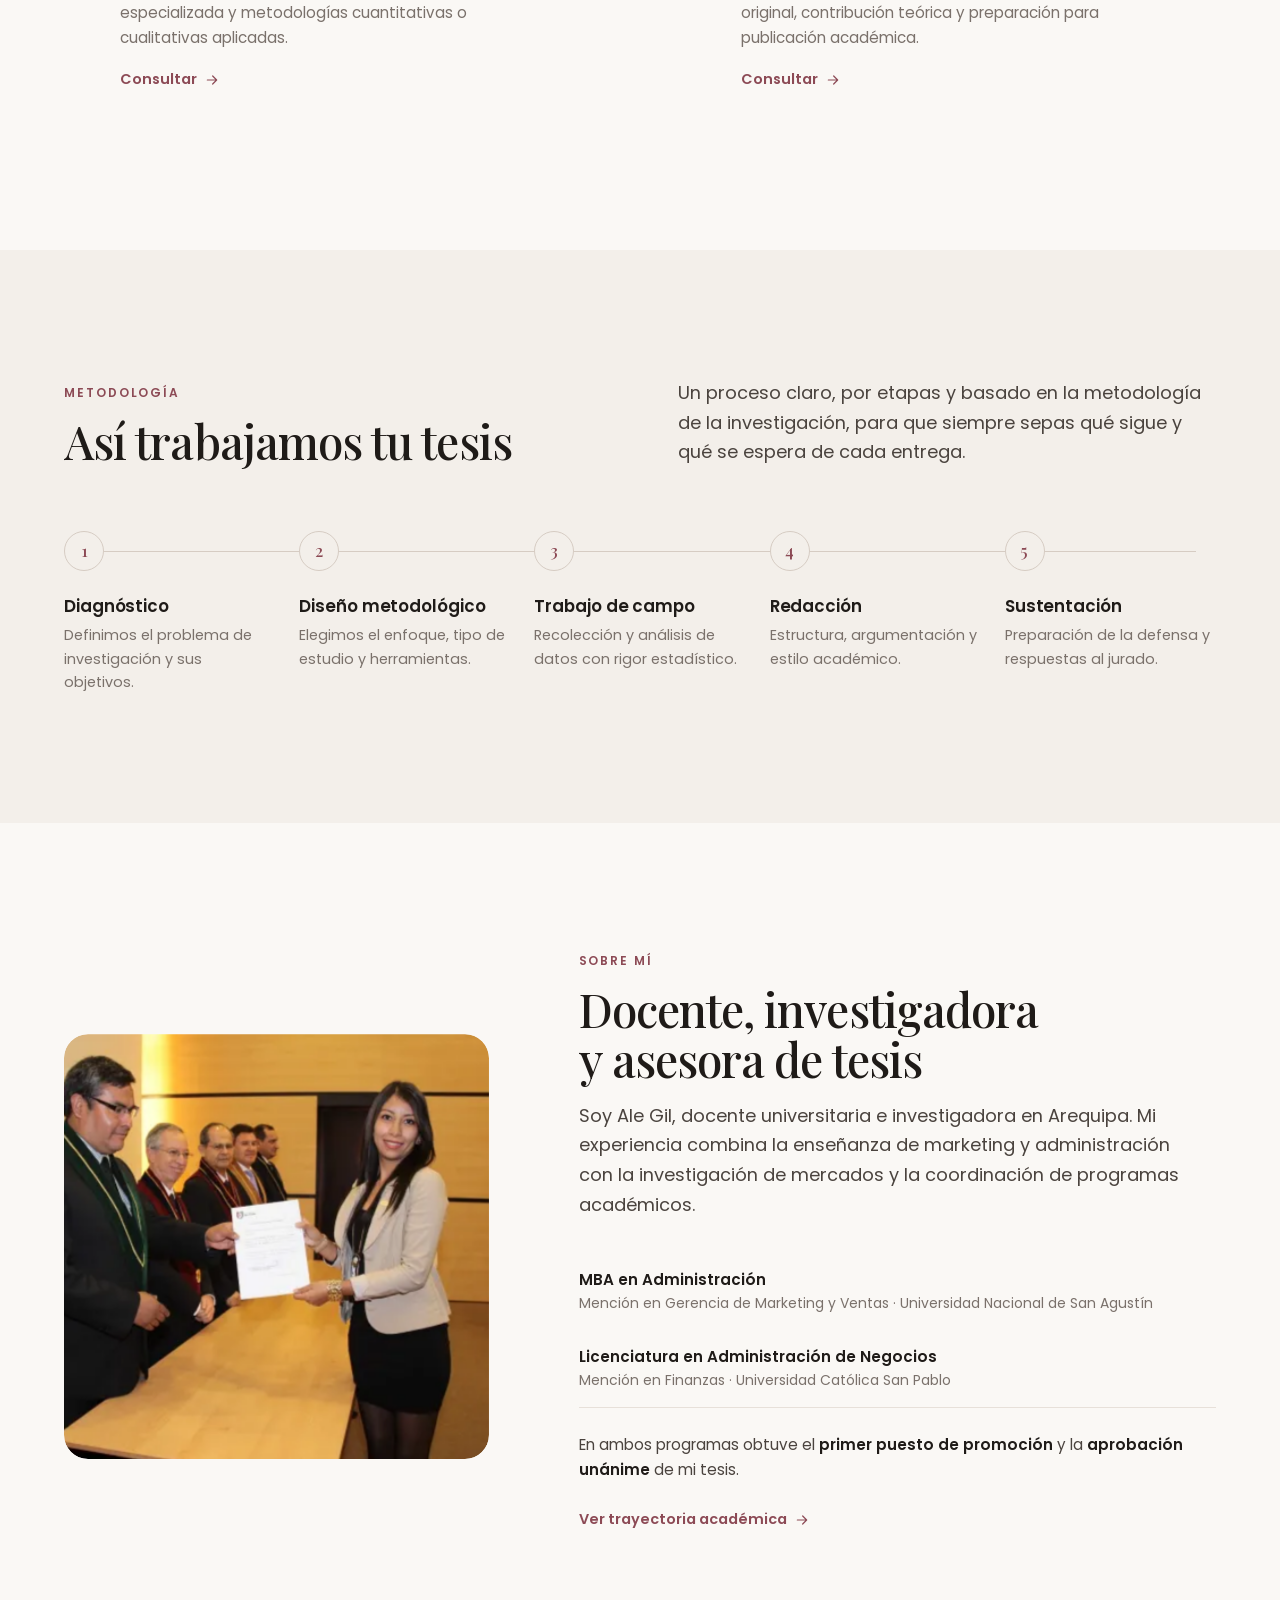
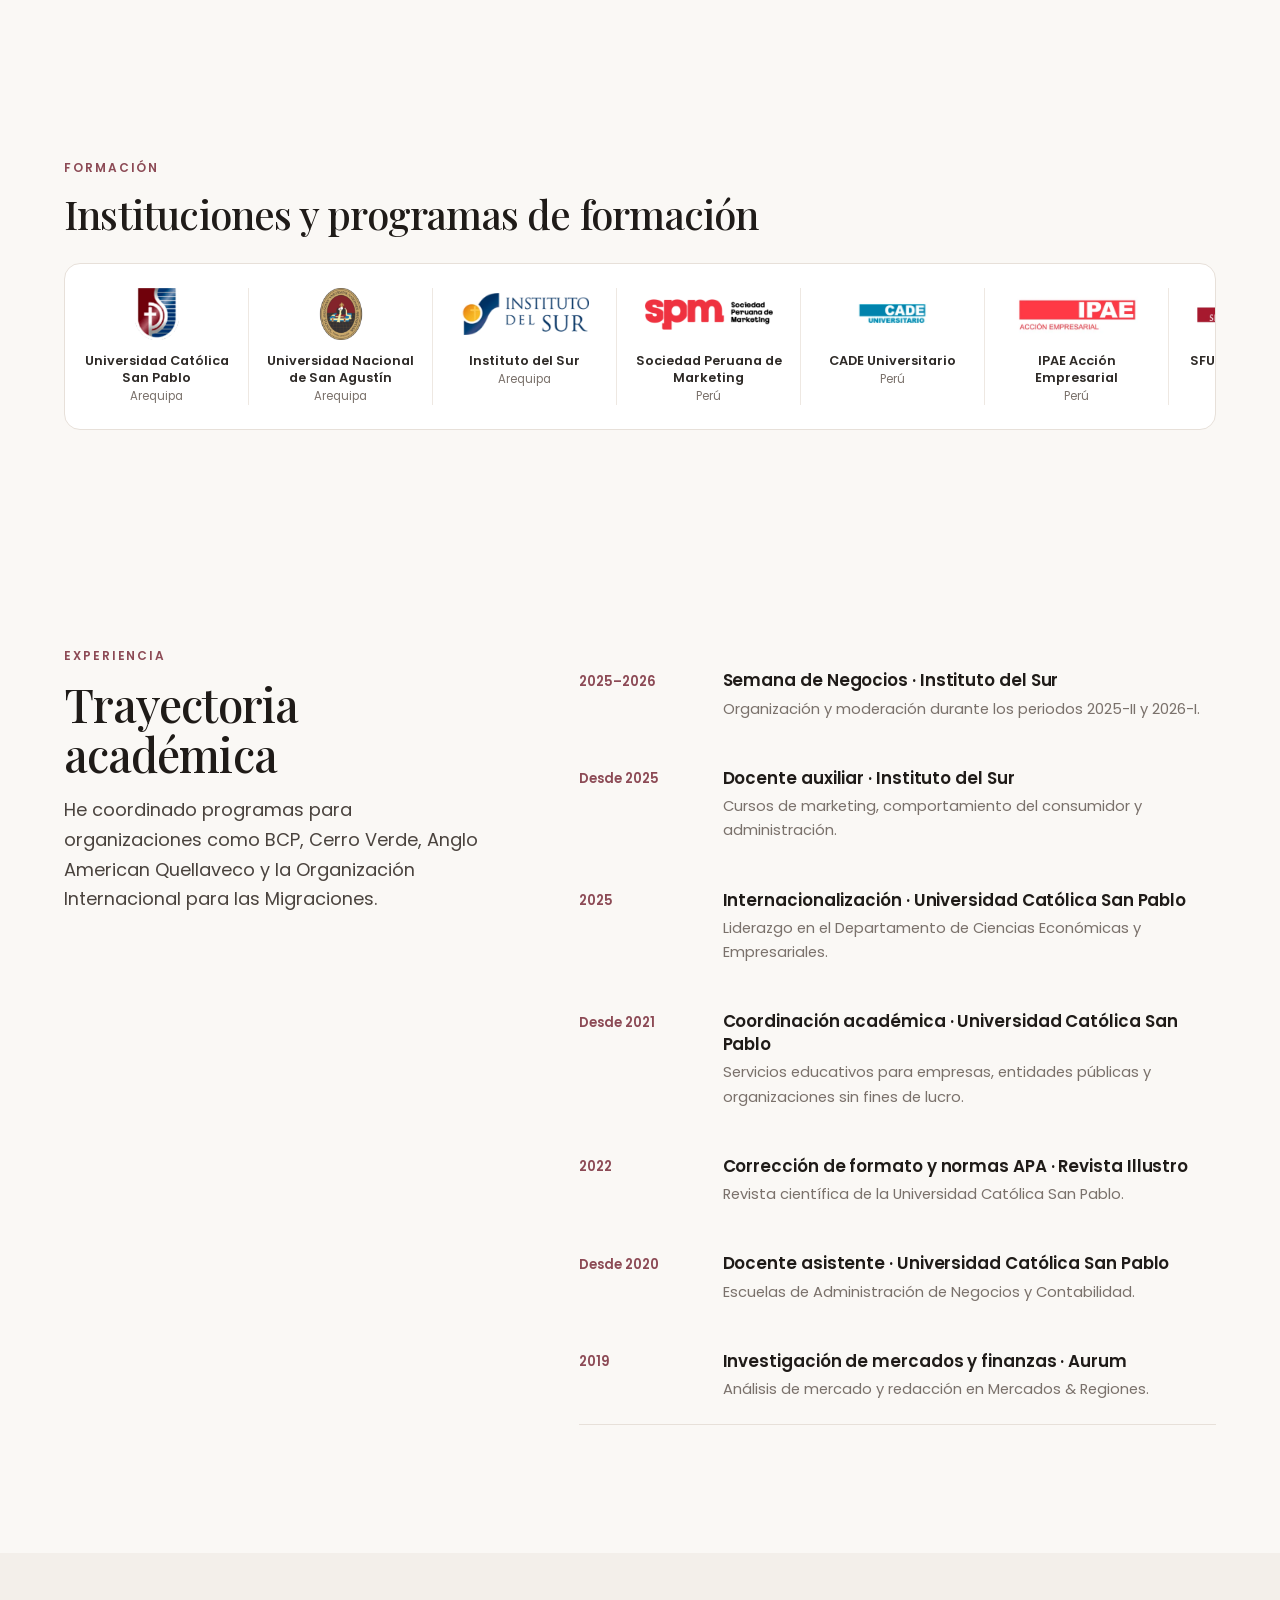
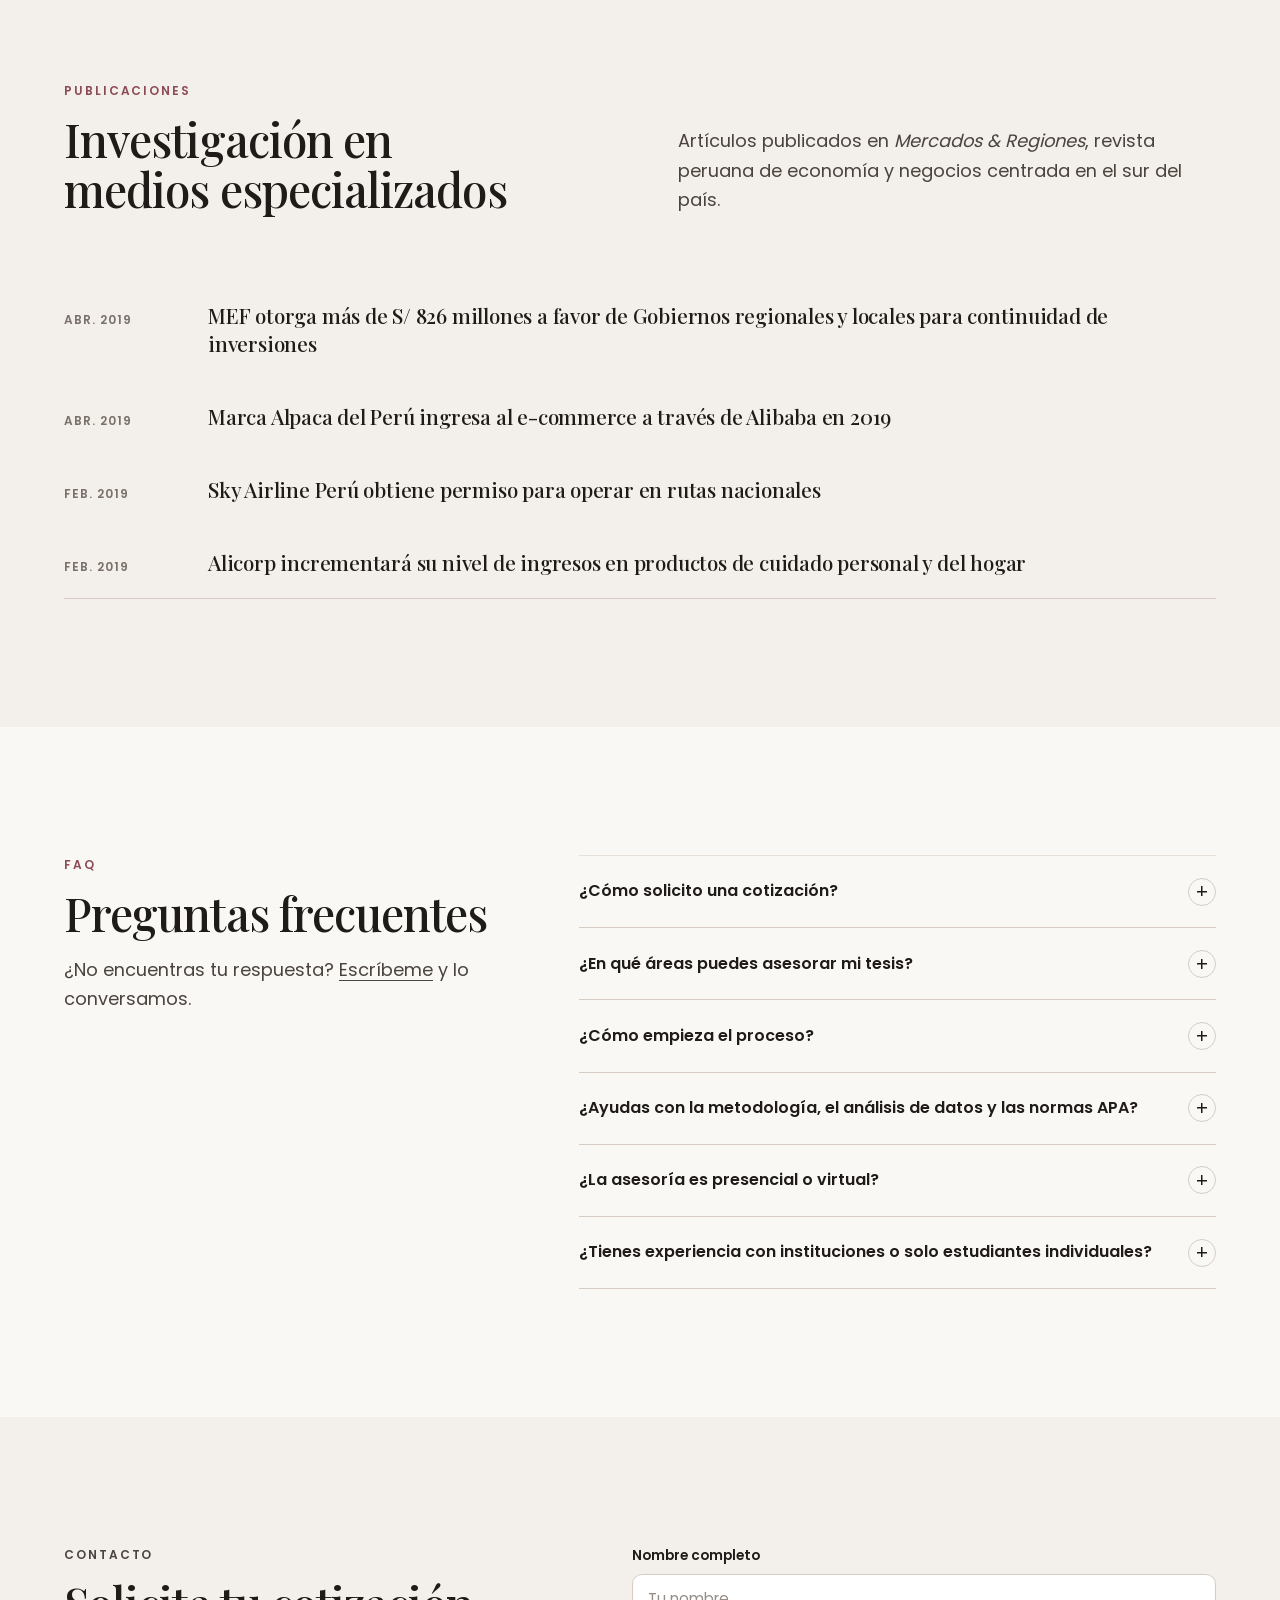
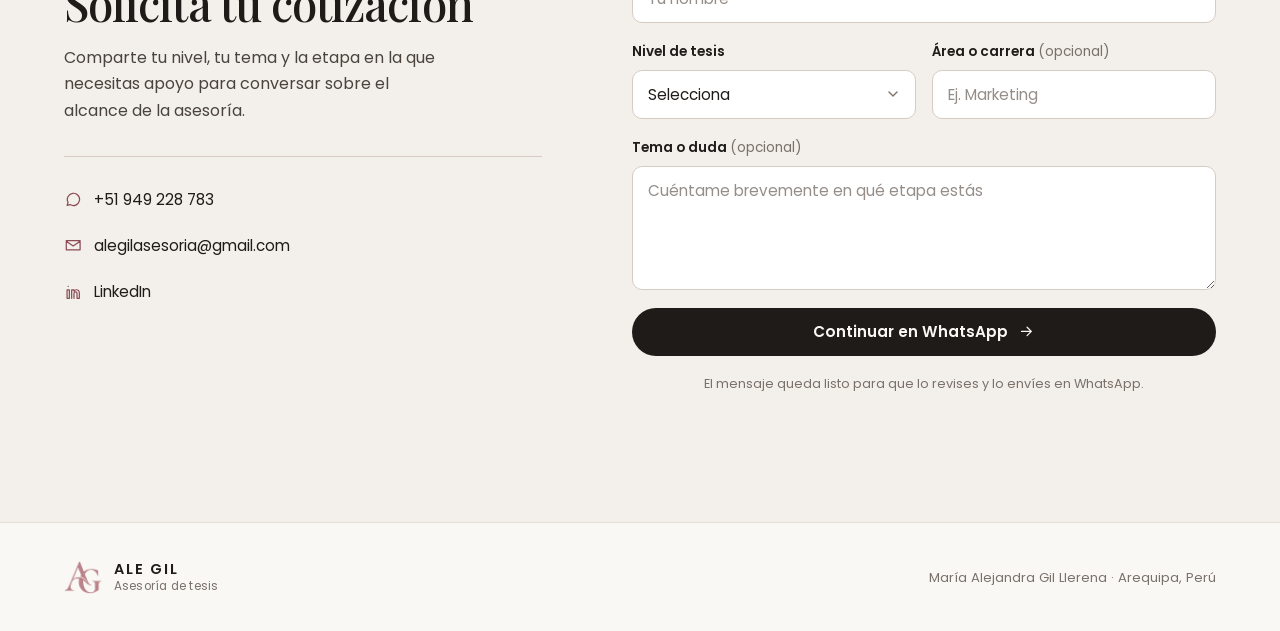
==== commit b5f8e3c4: "Mostrar logos de IPMA y APPROLOG y actualizar correo de contacto Co-Authored-By: Claude Opus 5.5 <no" ====
--- a/index.html
+++ b/index.html
@@ -7,11 +7,11 @@
 <meta name="description" content="Asesoría de tesis de bachillerato, licenciatura, maestría y doctorado en Arequipa y online: metodología, análisis de datos, redacción y sustentación.">
 <meta name="author" content="María Alejandra Gil Llerena">
 <meta name="robots" content="index, follow, max-image-preview:large, max-snippet:-1">
-<link rel="canonical" href="https://carlos-zeballos.github.io/AleGilAsesoriadetesis/">
-<link rel="alternate" hreflang="es-PE" href="https://carlos-zeballos.github.io/AleGilAsesoriadetesis/">
-<link rel="alternate" hreflang="x-default" href="https://carlos-zeballos.github.io/AleGilAsesoriadetesis/">
-<!-- Google Search Console: pega aquí tu código de verificación (método "Etiqueta HTML") -->
-<!-- <meta name="google-site-verification" content="TU_CODIGO_AQUI"> -->
+<link rel="canonical" href="https://alegil-asesoria-tesis.pages.dev/">
+<link rel="alternate" hreflang="es-PE" href="https://alegil-asesoria-tesis.pages.dev/">
+<link rel="alternate" hreflang="x-default" href="https://alegil-asesoria-tesis.pages.dev/">
+<!-- Google Search Console -->
+<meta name="google-site-verification" content="gpbi58ObnH3CB68XrsHprBadOEx2F5I6IvIV5M7yL3I">
 
 <meta name="theme-color" content="#faf8f5" media="(prefers-color-scheme: light)">
 <meta name="theme-color" content="#151312" media="(prefers-color-scheme: dark)">
@@ -22,17 +22,17 @@
 <meta property="og:type" content="website">
 <meta property="og:site_name" content="Ale Gil · Asesoría de tesis">
 <meta property="og:locale" content="es_PE">
-<meta property="og:url" content="https://carlos-zeballos.github.io/AleGilAsesoriadetesis/">
+<meta property="og:url" content="https://alegil-asesoria-tesis.pages.dev/">
 <meta property="og:title" content="Asesoría de Tesis en Arequipa y Online | Ale Gil">
 <meta property="og:description" content="Asesoría de tesis de bachillerato, licenciatura, maestría y doctorado en Arequipa y online: metodología, análisis de datos, redacción y sustentación.">
-<meta property="og:image" content="https://carlos-zeballos.github.io/AleGilAsesoriadetesis/assets/seo/og-image.jpg">
+<meta property="og:image" content="https://alegil-asesoria-tesis.pages.dev/assets/seo/og-image.jpg">
 <meta property="og:image:width" content="1200">
 <meta property="og:image:height" content="630">
 <meta property="og:image:alt" content="María Alejandra Gil Llerena en un auditorio universitario">
 <meta name="twitter:card" content="summary_large_image">
 <meta name="twitter:title" content="Asesoría de Tesis en Arequipa y Online | Ale Gil">
 <meta name="twitter:description" content="Asesoría de tesis de bachillerato, licenciatura, maestría y doctorado en Arequipa y online: metodología, análisis de datos, redacción y sustentación.">
-<meta name="twitter:image" content="https://carlos-zeballos.github.io/AleGilAsesoriadetesis/assets/seo/og-image.jpg">
+<meta name="twitter:image" content="https://alegil-asesoria-tesis.pages.dev/assets/seo/og-image.jpg">
 
 <link rel="preload" href="assets/images/ale-gil-auditorio.webp" as="image" type="image/webp" fetchpriority="high">
 <link rel="preload" href="assets/fonts/playfair-display.woff2" as="font" type="font/woff2" crossorigin>
@@ -44,39 +44,39 @@
   "@graph": [
     {
       "@type": "WebSite",
-      "@id": "https://carlos-zeballos.github.io/AleGilAsesoriadetesis/#web",
-      "url": "https://carlos-zeballos.github.io/AleGilAsesoriadetesis/",
+      "@id": "https://alegil-asesoria-tesis.pages.dev/#web",
+      "url": "https://alegil-asesoria-tesis.pages.dev/",
       "name": "Ale Gil · Asesoría de tesis",
       "inLanguage": "es-PE",
       "publisher": {
-        "@id": "https://carlos-zeballos.github.io/AleGilAsesoriadetesis/#servicio"
+        "@id": "https://alegil-asesoria-tesis.pages.dev/#servicio"
       }
     },
     {
       "@type": "WebPage",
-      "@id": "https://carlos-zeballos.github.io/AleGilAsesoriadetesis/#pagina",
-      "url": "https://carlos-zeballos.github.io/AleGilAsesoriadetesis/",
+      "@id": "https://alegil-asesoria-tesis.pages.dev/#pagina",
+      "url": "https://alegil-asesoria-tesis.pages.dev/",
       "name": "Asesoría de Tesis en Arequipa y Online | Ale Gil",
       "isPartOf": {
-        "@id": "https://carlos-zeballos.github.io/AleGilAsesoriadetesis/#web"
+        "@id": "https://alegil-asesoria-tesis.pages.dev/#web"
       },
       "about": {
-        "@id": "https://carlos-zeballos.github.io/AleGilAsesoriadetesis/#servicio"
-      },
-      "primaryImageOfPage": "https://carlos-zeballos.github.io/AleGilAsesoriadetesis/assets/seo/og-image.jpg",
+        "@id": "https://alegil-asesoria-tesis.pages.dev/#servicio"
+      },
+      "primaryImageOfPage": "https://alegil-asesoria-tesis.pages.dev/assets/seo/og-image.jpg",
       "inLanguage": "es-PE",
       "dateModified": "2026-11-25"
     },
     {
       "@type": "ProfessionalService",
-      "@id": "https://carlos-zeballos.github.io/AleGilAsesoriadetesis/#servicio",
+      "@id": "https://alegil-asesoria-tesis.pages.dev/#servicio",
       "name": "Ale Gil · Asesoría de tesis",
-      "url": "https://carlos-zeballos.github.io/AleGilAsesoriadetesis/",
+      "url": "https://alegil-asesoria-tesis.pages.dev/",
       "description": "Asesoría de tesis de bachillerato, licenciatura, maestría y doctorado en Arequipa y online para todo el Perú: metodología de la investigación, análisis de datos, redacción académica y preparación de la sustentación.",
-      "image": "https://carlos-zeballos.github.io/AleGilAsesoriadetesis/assets/seo/og-image.jpg",
-      "logo": "https://carlos-zeballos.github.io/AleGilAsesoriadetesis/assets/seo/icon-192.png",
+      "image": "https://alegil-asesoria-tesis.pages.dev/assets/seo/og-image.jpg",
+      "logo": "https://alegil-asesoria-tesis.pages.dev/assets/seo/icon-192.png",
       "telephone": "+51949228783",
-      "email": "alejandragillerena@gmail.com",
+      "email": "alegilasesoria@gmail.com",
       "address": {
         "@type": "PostalAddress",
         "addressLocality": "Arequipa",
@@ -94,10 +94,10 @@
         }
       ],
       "founder": {
-        "@id": "https://carlos-zeballos.github.io/AleGilAsesoriadetesis/#ale-gil"
+        "@id": "https://alegil-asesoria-tesis.pages.dev/#ale-gil"
       },
       "employee": {
-        "@id": "https://carlos-zeballos.github.io/AleGilAsesoriadetesis/#ale-gil"
+        "@id": "https://alegil-asesoria-tesis.pages.dev/#ale-gil"
       },
       "knowsLanguage": "es",
       "sameAs": [
@@ -122,7 +122,7 @@
               "serviceType": "Asesoría de tesis",
               "description": "Definición del tema, planteamiento del problema y diseño del plan de tesis para obtener el grado de bachiller.",
               "provider": {
-                "@id": "https://carlos-zeballos.github.io/AleGilAsesoriadetesis/#ale-gil"
+                "@id": "https://alegil-asesoria-tesis.pages.dev/#ale-gil"
               },
               "areaServed": "PE"
             }
@@ -135,7 +135,7 @@
               "serviceType": "Asesoría de tesis",
               "description": "Asesoría integral: marco teórico, metodología, recolección y análisis de datos, y redacción final para sustentación.",
               "provider": {
-                "@id": "https://carlos-zeballos.github.io/AleGilAsesoriadetesis/#ale-gil"
+                "@id": "https://alegil-asesoria-tesis.pages.dev/#ale-gil"
               },
               "areaServed": "PE"
             }
@@ -148,7 +148,7 @@
               "serviceType": "Asesoría de tesis",
               "description": "Rigor académico avanzado, revisión de literatura especializada y metodologías cuantitativas o cualitativas aplicadas.",
               "provider": {
-                "@id": "https://carlos-zeballos.github.io/AleGilAsesoriadetesis/#ale-gil"
+                "@id": "https://alegil-asesoria-tesis.pages.dev/#ale-gil"
               },
               "areaServed": "PE"
             }
@@ -161,7 +161,7 @@
               "serviceType": "Asesoría de tesis",
               "description": "Acompañamiento en el diseño de investigación original, contribución teórica y preparación para publicación académica.",
               "provider": {
-                "@id": "https://carlos-zeballos.github.io/AleGilAsesoriadetesis/#ale-gil"
+                "@id": "https://alegil-asesoria-tesis.pages.dev/#ale-gil"
               },
               "areaServed": "PE"
             }
@@ -171,13 +171,13 @@
     },
     {
       "@type": "Person",
-      "@id": "https://carlos-zeballos.github.io/AleGilAsesoriadetesis/#ale-gil",
+      "@id": "https://alegil-asesoria-tesis.pages.dev/#ale-gil",
       "name": "María Alejandra Gil Llerena",
       "alternateName": "Ale Gil",
       "jobTitle": "Docente universitaria e investigadora en Marketing",
-      "image": "https://carlos-zeballos.github.io/AleGilAsesoriadetesis/assets/images/ale-gil-reconocimiento-1152.webp",
-      "url": "https://carlos-zeballos.github.io/AleGilAsesoriadetesis/",
-      "email": "mailto:alejandragillerena@gmail.com",
+      "image": "https://alegil-asesoria-tesis.pages.dev/assets/images/ale-gil-reconocimiento-1152.webp",
+      "url": "https://alegil-asesoria-tesis.pages.dev/",
+      "email": "mailto:alegilasesoria@gmail.com",
       "telephone": "+51949228783",
       "sameAs": [
         "https://www.linkedin.com/in/mar%C3%ADa-alejandra-gil-llerena"
@@ -225,7 +225,7 @@
     },
     {
       "@type": "FAQPage",
-      "@id": "https://carlos-zeballos.github.io/AleGilAsesoriadetesis/#faq",
+      "@id": "https://alegil-asesoria-tesis.pages.dev/#faq",
       "mainEntity": [
         {
           "@type": "Question",
@@ -430,8 +430,8 @@
         <li><img src="assets/logos/beedie.webp" alt="Logo de SFU Beedie School of Business" width="128" height="48" loading="lazy" decoding="async"><span>SFU Beedie School of Business<small>Canadá</small></span></li>
         <li><img src="assets/logos/handong.webp" alt="Logo de Handong Global University" width="128" height="48" loading="lazy" decoding="async"><span>Handong Global University<small>Corea del Sur</small></span></li>
         <li><img src="assets/logos/bcp.svg" alt="Logo de Banco de Crédito del Perú" width="128" height="48" loading="lazy" decoding="async"><span>Banco de Crédito del Perú<small>Perú</small></span></li>
-        <li><img src="assets/logos/ipma.webp" alt="Logo de IPMA Perú" width="128" height="48" loading="lazy" decoding="async"><span>IPMA Perú<small>Perú</small></span></li>
-        <li><img src="assets/logos/approlog.webp" alt="Logo de APPROLOG" width="128" height="48" loading="lazy" decoding="async"><span>APPROLOG<small>Perú</small></span></li>
+        <li class="logo-light"><img src="assets/logos/ipma.webp" alt="Logo de IPMA Perú" width="128" height="48" loading="lazy" decoding="async"><span>IPMA Perú<small>Perú</small></span></li>
+        <li class="logo-light"><img src="assets/logos/approlog.webp" alt="Logo de APPROLOG" width="128" height="48" loading="lazy" decoding="async"><span>APPROLOG<small>Perú</small></span></li>
         </ul>
       </div>
     </div>
@@ -506,9 +506,9 @@
           <li><a href="https://wa.me/51949228783">
             <svg aria-hidden="true" viewBox="0 0 24 24"><path d="M4 20l1.3-3.9A8 8 0 1 1 8 19l-4 1Z"/></svg>
             +51 949 228 783</a></li>
-          <li><a href="mailto:alejandragillerena@gmail.com">
+          <li><a href="mailto:alegilasesoria@gmail.com">
             <svg aria-hidden="true" viewBox="0 0 24 24"><path d="M3 6h18v12H3zM3 7l9 6 9-6"/></svg>
-            alejandragillerena@gmail.com</a></li>
+            alegilasesoria@gmail.com</a></li>
           <li><a href="https://www.linkedin.com/in/mar%C3%ADa-alejandra-gil-llerena">
             <svg aria-hidden="true" viewBox="0 0 24 24"><path d="M4 9h3v11H4zM5.5 4.5v.01M10 20v-11h3v1.5c.7-1 1.8-1.7 3.2-1.7 2.3 0 3.8 1.4 3.8 4.4V20h-3v-6.2c0-1.4-.6-2.2-1.8-2.2-1.3 0-2.2.9-2.2 2.4v6"/></svg>
             LinkedIn</a></li>
--- a/css/styles.css
+++ b/css/styles.css
@@ -403,6 +403,8 @@
 }
 .training-list li { border-right: 1px solid #eee8e2; }
 .training-list img { width: 8rem; height: 3.25rem; object-fit: contain; }
+/* Logos blancos (IPMA, APPROLOG): se muestran en tono oscuro sobre el panel claro */
+.training-list .logo-light img { filter: invert(.86); }
 .training-list small { display: block; margin-top: .2rem; color: #7a716b; font-size: .72rem; font-weight: 400; }
 @keyframes marquee { to { transform: translateX(-50%); } }
 @media (prefers-reduced-motion: reduce) {
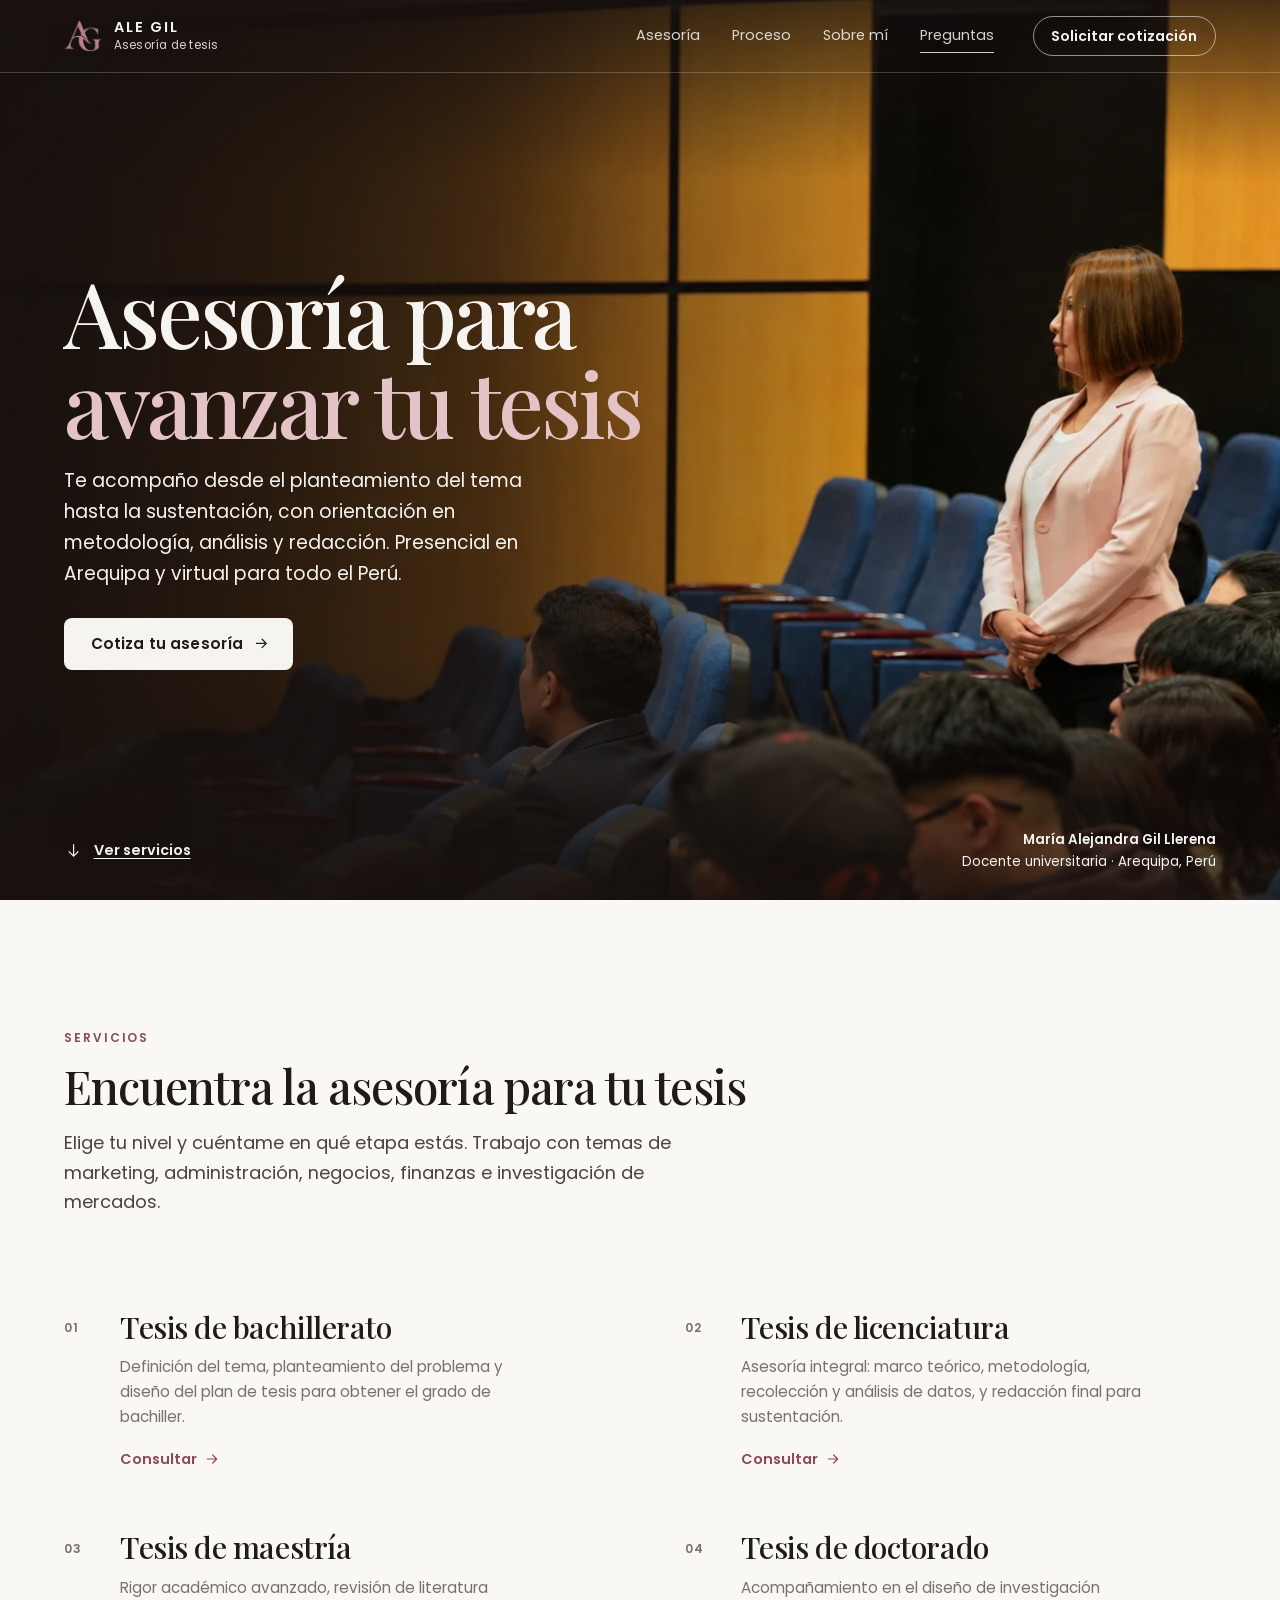
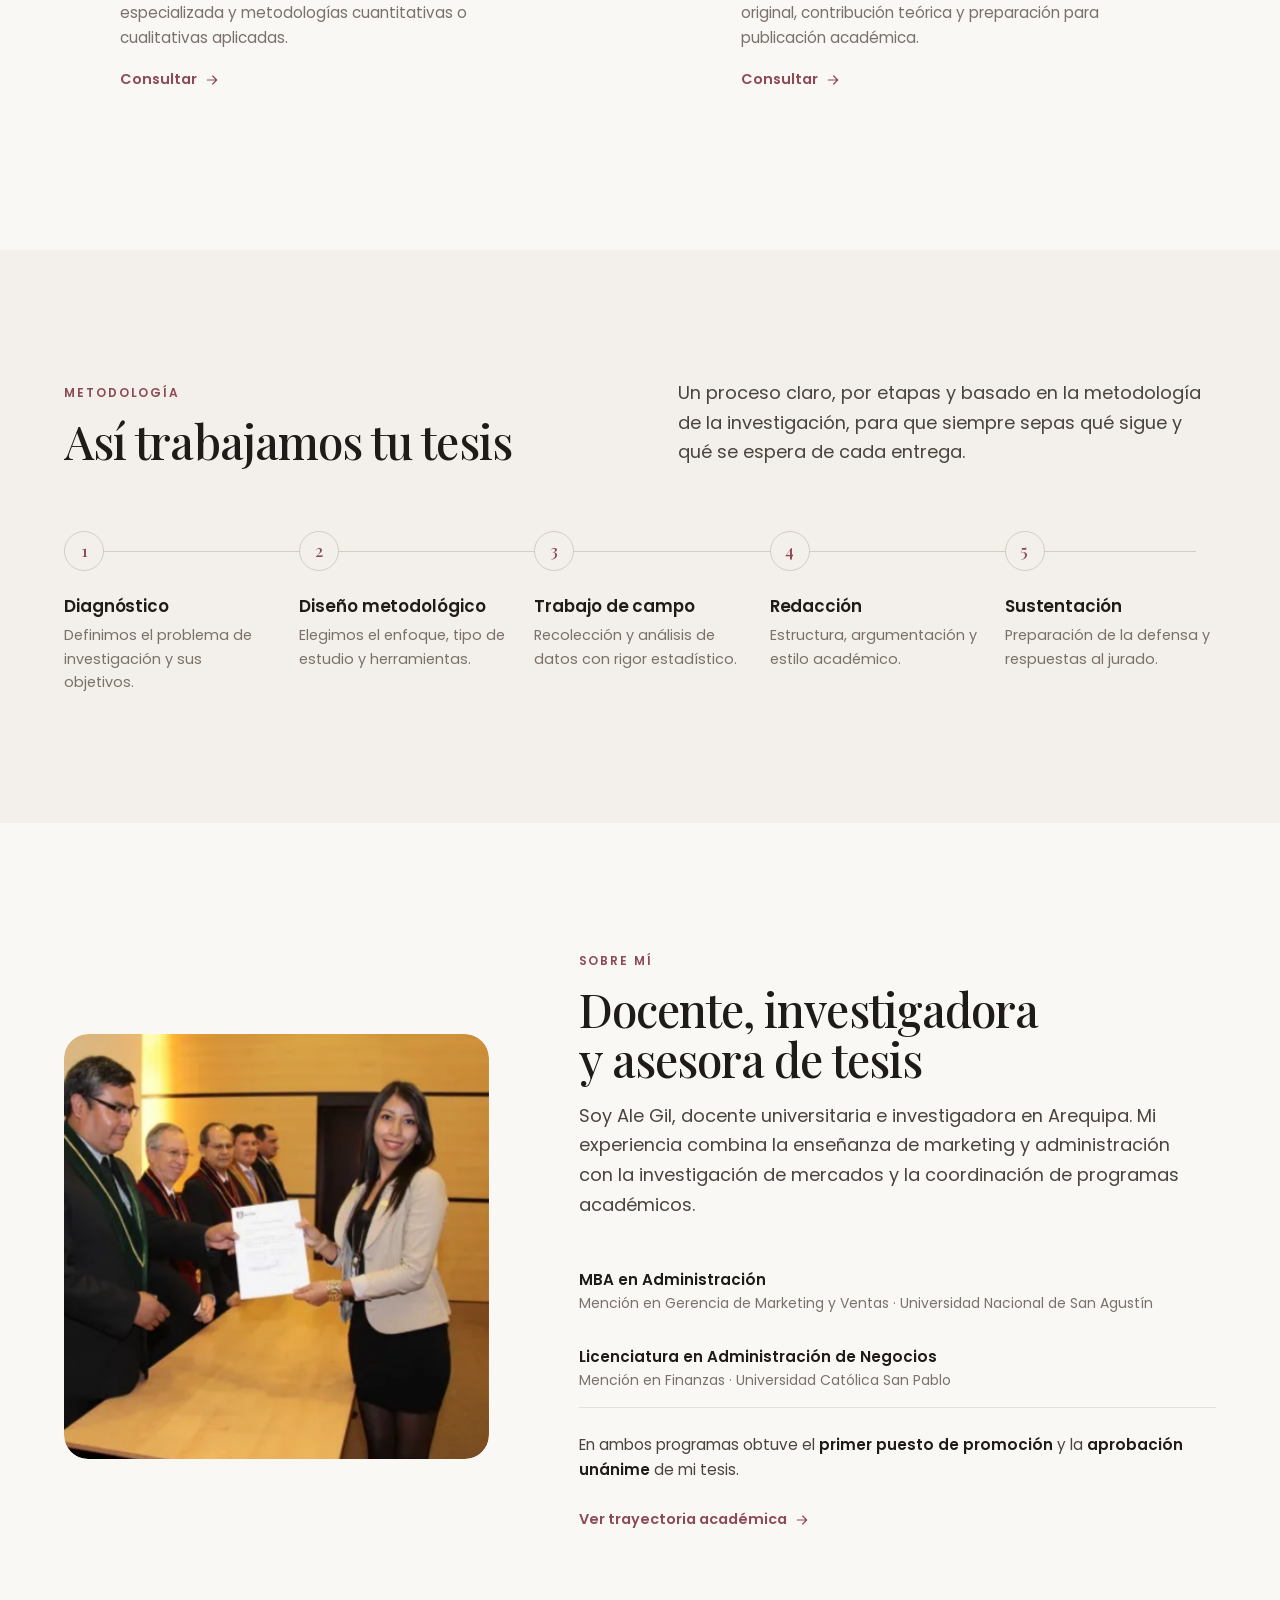
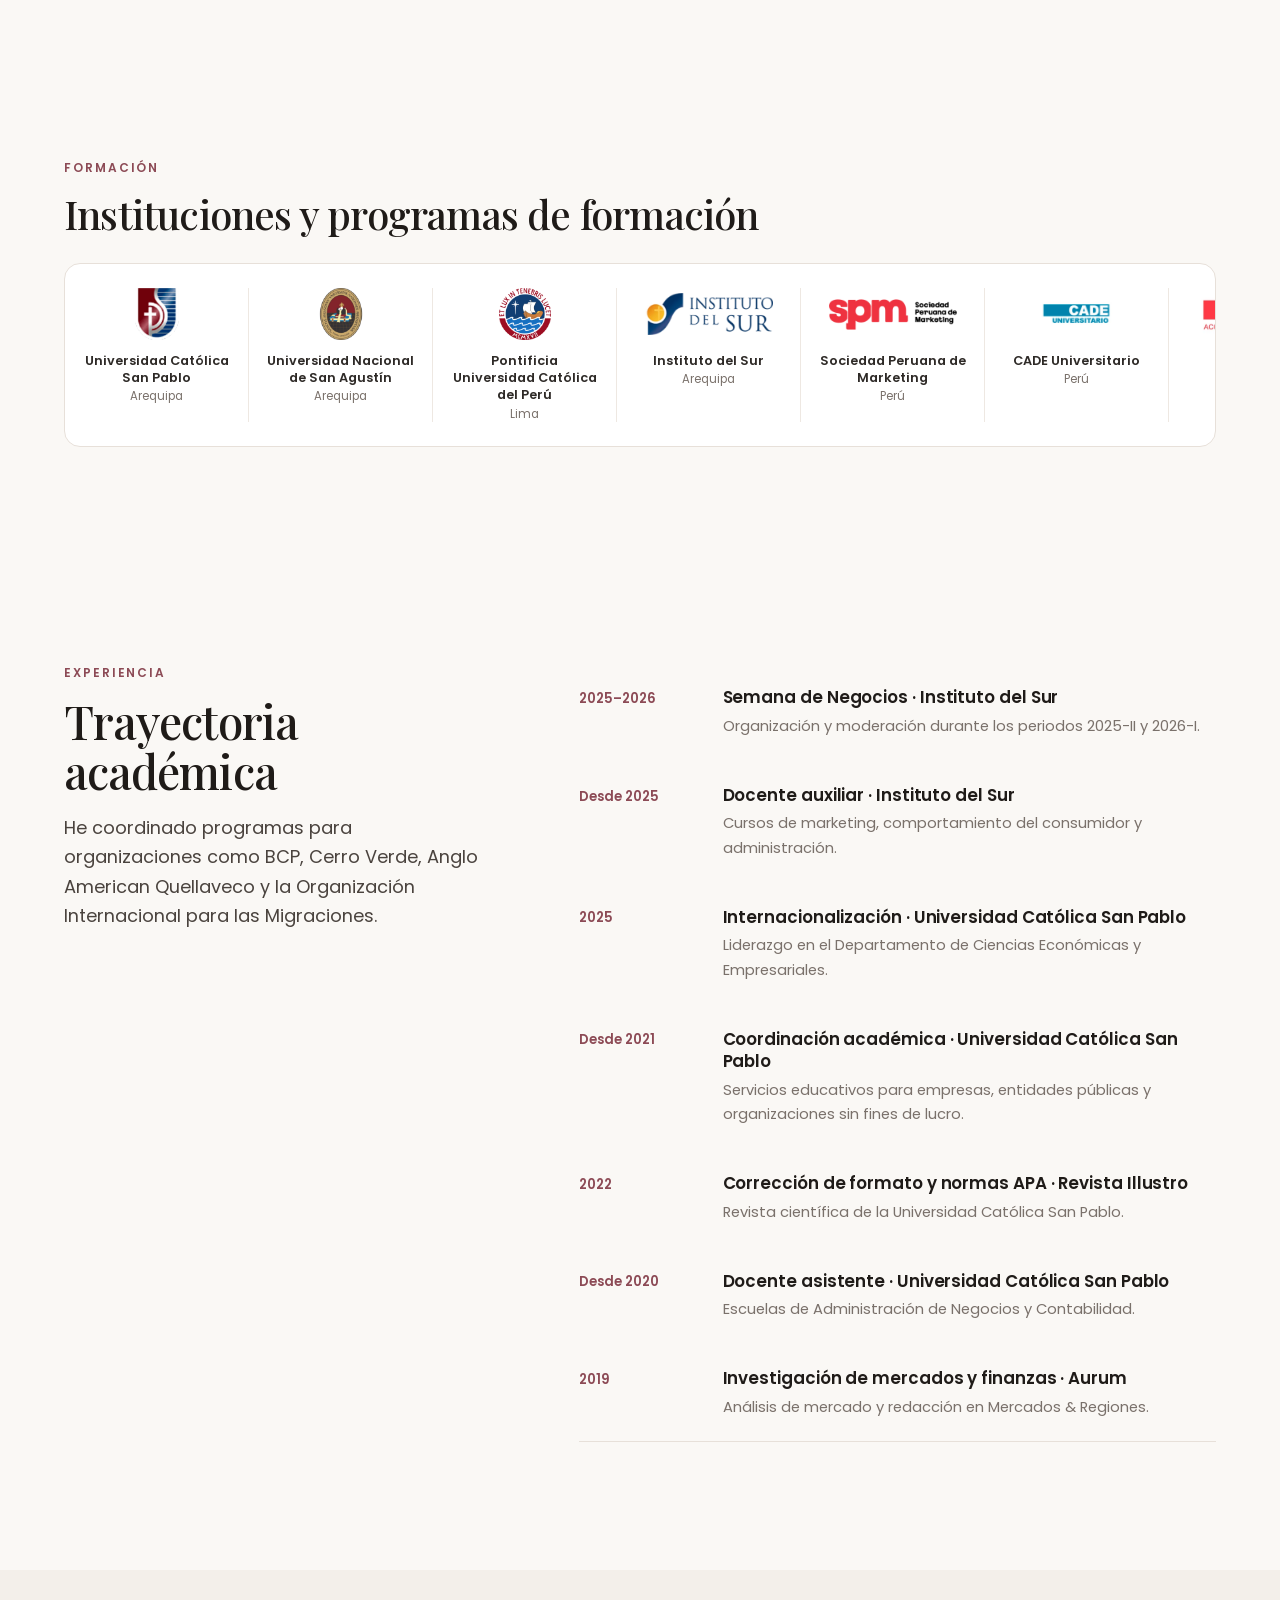
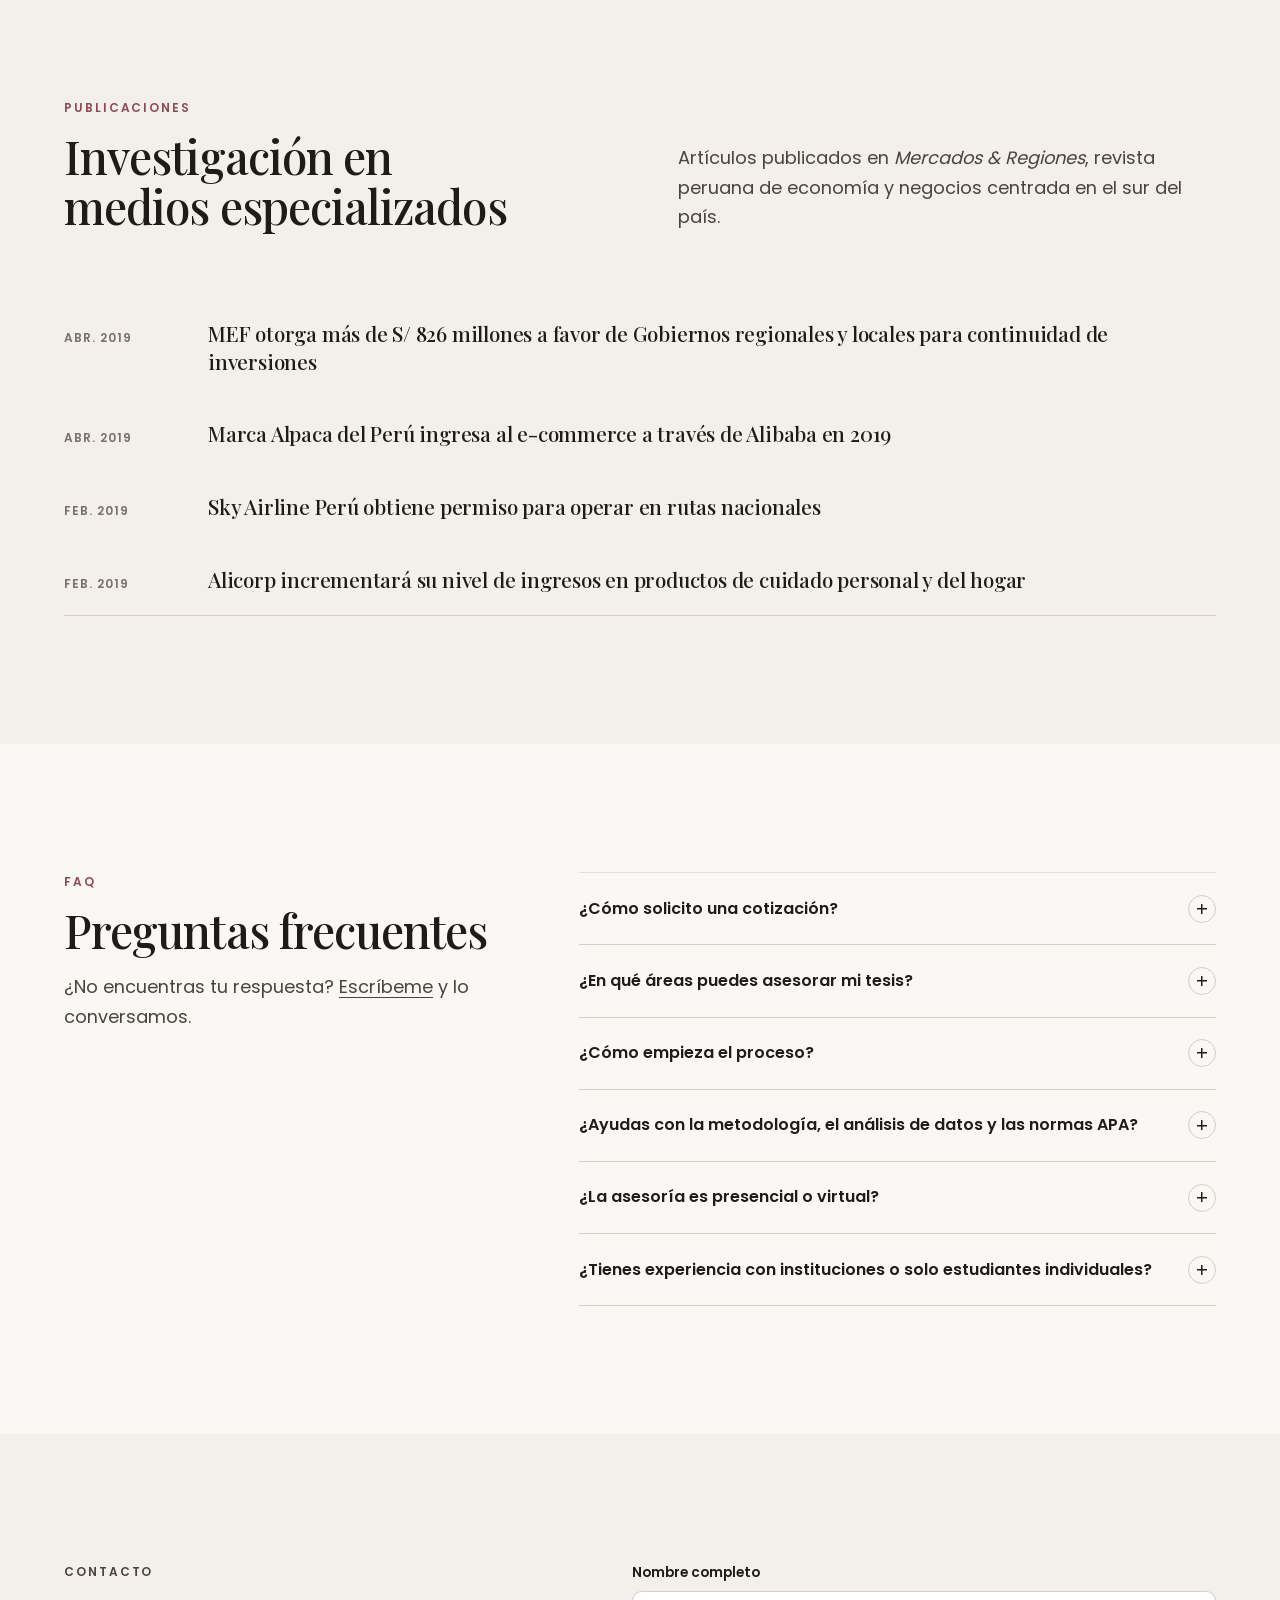
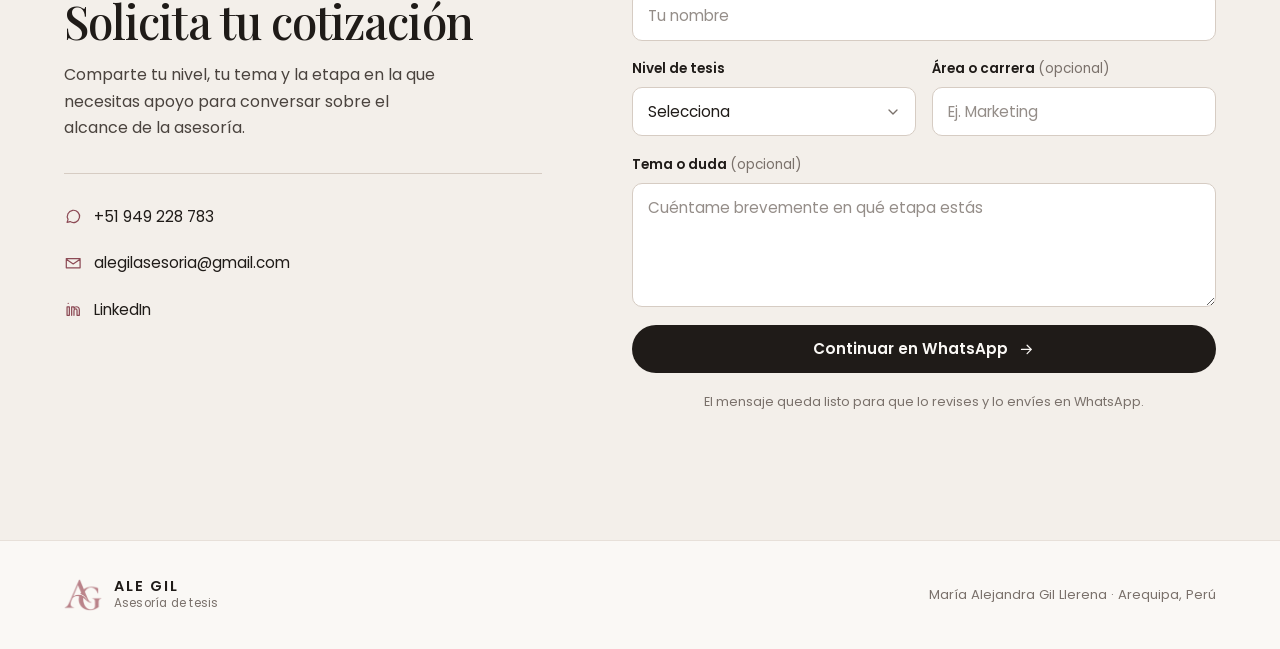
==== commit 0b59b009: "Agregar logo de la PUCP al carrusel de instituciones Co-Authored-By: Claude Opus 5.5 <noreply@anthro" ====
--- a/index.html
+++ b/index.html
@@ -423,6 +423,7 @@
         <ul class="training-list" role="list">
         <li><img src="assets/logos/ucsp.webp" alt="Logo de Universidad Católica San Pablo" width="128" height="48" loading="lazy" decoding="async"><span>Universidad Católica San Pablo<small>Arequipa</small></span></li>
         <li><img src="assets/logos/unsa.webp" alt="Logo de Universidad Nacional de San Agustín" width="128" height="48" loading="lazy" decoding="async"><span>Universidad Nacional de San Agustín<small>Arequipa</small></span></li>
+        <li><img src="assets/logos/pucp.webp" alt="Logo de Pontificia Universidad Católica del Perú" width="128" height="48" loading="lazy" decoding="async"><span>Pontificia Universidad Católica del Perú<small>Lima</small></span></li>
         <li><img src="assets/logos/isur.webp" alt="Logo de Instituto del Sur" width="128" height="48" loading="lazy" decoding="async"><span>Instituto del Sur<small>Arequipa</small></span></li>
         <li><img src="assets/logos/spm.webp" alt="Logo de Sociedad Peruana de Marketing" width="128" height="48" loading="lazy" decoding="async"><span>Sociedad Peruana de Marketing<small>Perú</small></span></li>
         <li><img src="assets/logos/cade.webp" alt="Logo de CADE Universitario" width="128" height="48" loading="lazy" decoding="async"><span>CADE Universitario<small>Perú</small></span></li>
